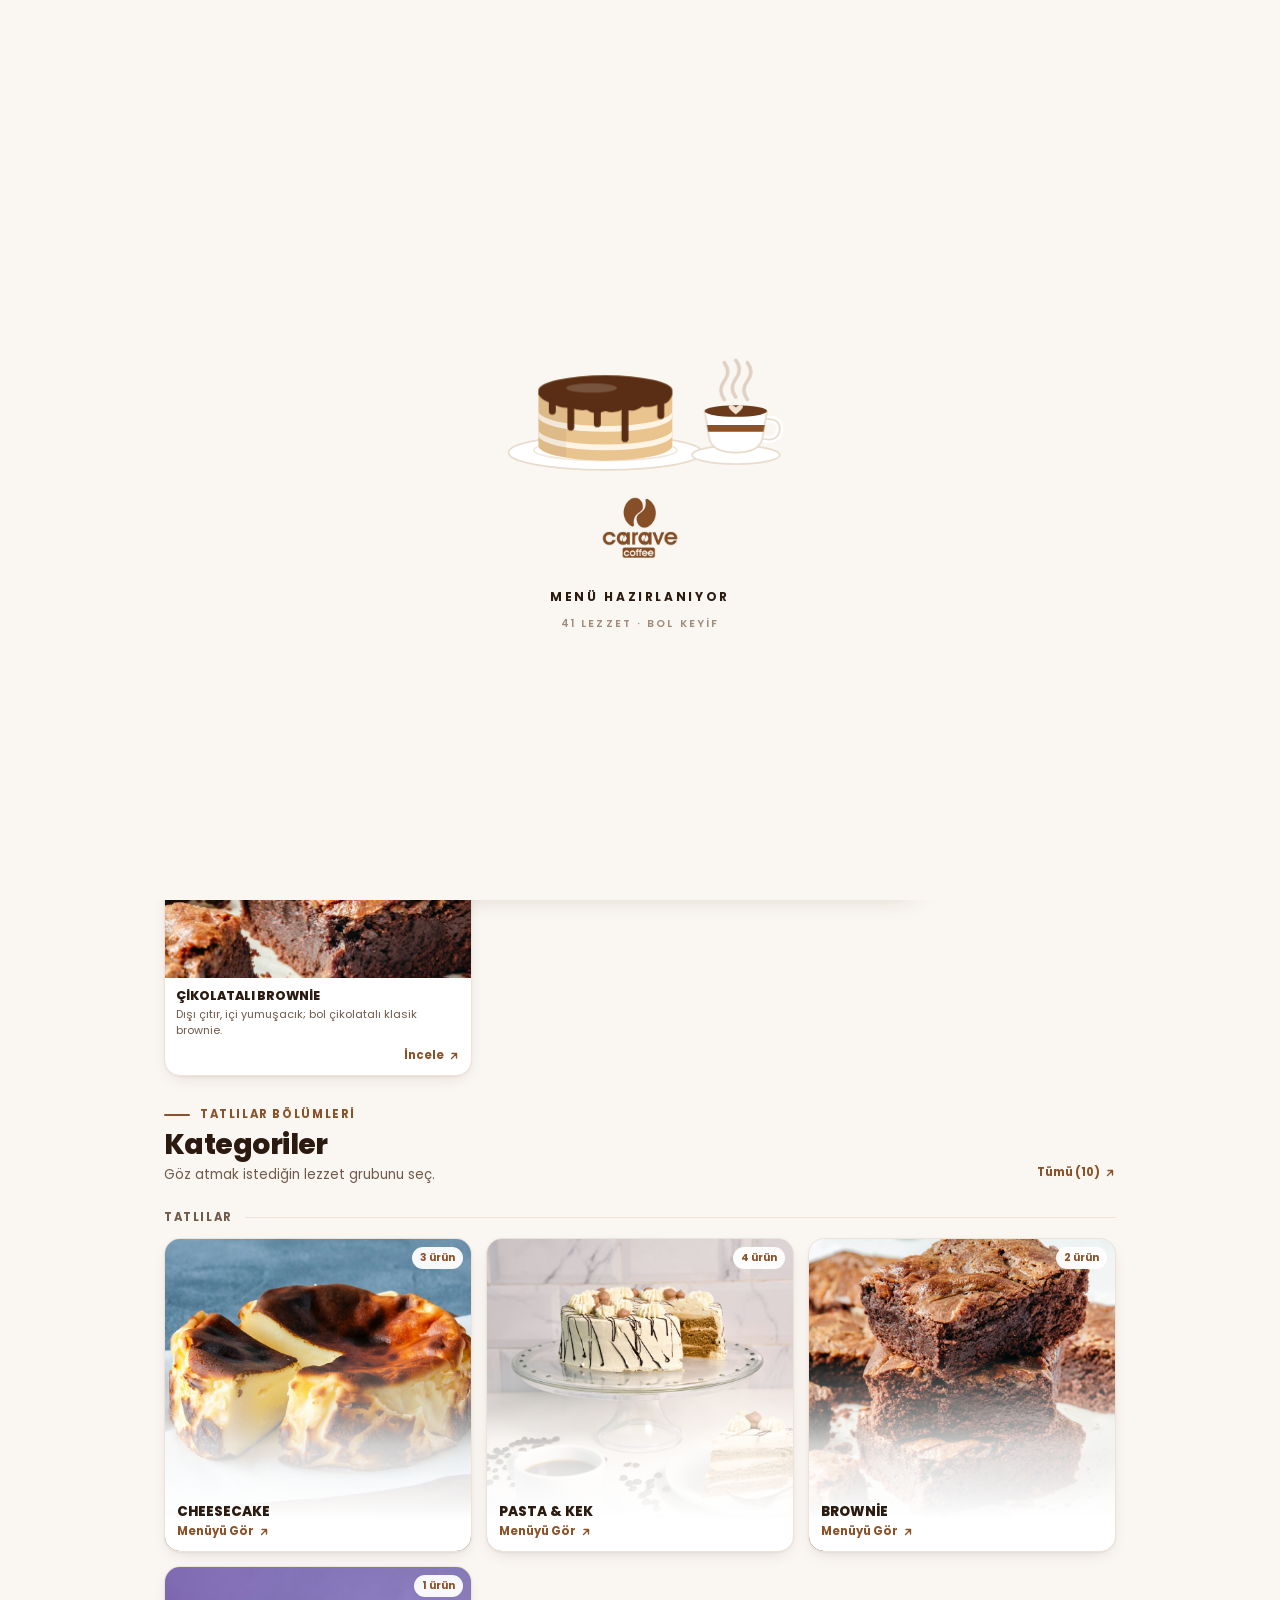
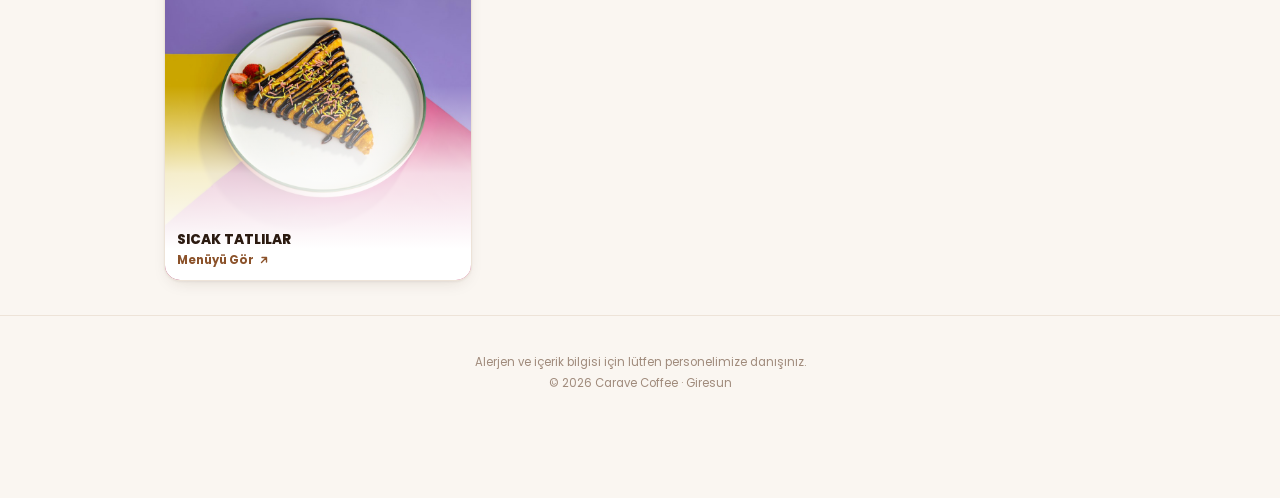
==== index.html @ fade4f16 "Carave Coffee QR menü Co-Authored-By: Claude Opus 5.5 <noreply@anthropic.com>" ====
<!doctype html>
<html lang="tr">
<head>
  <meta charset="utf-8" />
  <meta name="viewport" content="width=device-width, initial-scale=1, viewport-fit=cover" />
  <title>Carave Coffee · Menü</title>
  <meta name="description" content="Carave Coffee dijital menü." />
  <meta name="theme-color" content="#FAF6F1" />
  <link rel="icon" href="assets/logo.jpg" />
  <link rel="preconnect" href="https://fonts.googleapis.com" />
  <link rel="preconnect" href="https://fonts.gstatic.com" crossorigin />
  <link href="https://fonts.googleapis.com/css2?family=Poppins:wght@400;500;600;700;800&display=swap" rel="stylesheet" />
  <link rel="stylesheet" href="styles.css" />
</head>
<body>

  <div id="loader" aria-hidden="true">
    <svg class="scene" viewBox="0 -14 260 182">
      <!-- tabak -->
      <ellipse cx="100" cy="146" rx="84" ry="15" fill="#fff" stroke="#E8DCCD" stroke-width="1.5"/>
      <ellipse cx="100" cy="144" rx="62" ry="9" fill="none" stroke="#F1E8DD" stroke-width="1.5"/>

      <!-- pasta gövdesi -->
      <path d="M42 92 V140 A58 13 0 0 0 158 140 V92 A58 13 0 0 1 42 92Z" fill="#E9C48E"/>
      <path d="M42 110 A58 13 0 0 0 158 110 V115 A58 13 0 0 1 42 115Z" fill="#FFF4E4"/>
      <path d="M42 126 A58 13 0 0 0 158 126 V131 A58 13 0 0 1 42 131Z" fill="#FFF4E4"/>
      <path d="M42 92 V140 A58 13 0 0 0 66 150 V102 A58 13 0 0 1 42 92Z" fill="#000" opacity=".05"/>
      <ellipse cx="100" cy="92" rx="58" ry="13" fill="#F2D6A8"/>

      <!-- çikolata kaplama + damlalar -->
      <g class="choco">
        <path class="coat" d="M42 92 A58 13 0 0 1 158 92 V96 Q154 106 148 103 Q140 108 132 106 Q124 112 116 108 Q108 113 100 110 Q90 114 84 109 Q76 110 70 107 Q60 108 54 103 Q46 102 42 96Z" fill="#5A2E14"/>
        <ellipse class="shine" cx="88" cy="90" rx="22" ry="4" fill="#fff" opacity=".18"/>
        <line class="drip d1" x1="70" y1="106" x2="70" y2="124" />
        <line class="drip d2" x1="117" y1="108" x2="117" y2="134" />
        <line class="drip d3" x1="148" y1="102" x2="148" y2="114" />
        <line class="drip d4" x1="93" y1="111" x2="93" y2="121" />
        <line class="drip d5" x1="54" y1="102" x2="54" y2="110" />
      </g>

      <!-- akan çikolata -->
      <line class="stream" x1="100" y1="-2" x2="100" y2="92" />
      <g class="splash">
        <circle cx="90" cy="88" r="2.2"/><circle cx="111" cy="86" r="1.8"/><circle cx="104" cy="83" r="1.4"/>
      </g>

      <!-- sos kabı -->
      <g class="jug">
        <path d="M70 -12 H96 L94 8 Q93 14 83 14 Q73 14 72 8Z" fill="#8B522A"/>
        <path d="M95 -10 L104 -6 L96 -2Z" fill="#8B522A"/>
        <path d="M71 -6 Q62 -4 64 4 Q66 9 72 6" fill="none" stroke="#8B522A" stroke-width="3"/>
        <rect x="70" y="-14" width="27" height="3" rx="1.5" fill="#6E3E1D"/>
      </g>

      <!-- kahve -->
      <ellipse cx="213" cy="148" rx="38" ry="8" fill="#fff" stroke="#E8DCCD" stroke-width="1.5"/>
      <path d="M239 117 Q252 116 251 127 Q249 137 236 134" fill="none" stroke="#fff" stroke-width="6"/>
      <path d="M239 117 Q252 116 251 127 Q249 137 236 134" fill="none" stroke="#E8DCCD" stroke-width="1.5"/>
      <path d="M186 110 H240 L236 134 Q233 146 213 146 Q193 146 190 134Z" fill="#fff" stroke="#E8DCCD" stroke-width="1.5"/>
      <path d="M188 122 H238 L237 128 H189Z" fill="#8B522A"/>
      <ellipse cx="213" cy="110" rx="27" ry="5" fill="#6B3A1A"/>
      <path d="M213 113 C208 109 205 106 208 105 C210 104 212 106 213 107 C214 106 216 104 218 105 C221 106 218 109 213 113Z" fill="#F3E2CB"/>
      <g class="steam">
        <path class="s1" d="M203 100 q-6 -8 0 -16 q6 -8 0 -16"/>
        <path class="s2" d="M213 98 q-6 -8 0 -16 q6 -8 0 -16"/>
        <path class="s3" d="M223 100 q-6 -8 0 -16 q6 -8 0 -16"/>
      </g>
    </svg>
    <img class="loader-logo" src="assets/logo.jpg" alt="" />
    <b>MENÜ HAZIRLANIYOR</b>
    <small id="loaderCount">TATLI · KAHVE · KEYİF</small>
  </div>

  <header class="top">
    <div class="shell top-row">
      <a href="./" class="brand" aria-label="Carave Coffee ana sayfa"><img src="assets/logo.jpg" alt="Carave Coffee" /></a>
      <div class="top-actions">
        <a class="round" href="https://www.instagram.com/caravecoffee/" target="_blank" rel="noopener" aria-label="Instagram">
          <svg viewBox="0 0 24 24"><rect x="3" y="3" width="18" height="18" rx="5"/><circle cx="12" cy="12" r="4"/><circle cx="17.5" cy="6.5" r=".6" fill="currentColor"/></svg>
        </a>
        <a class="round" href="./" aria-label="Ana sayfa">
          <svg viewBox="0 0 24 24"><path d="M3 9.5 12 3l9 6.5V20a2 2 0 0 1-2 2H5a2 2 0 0 1-2-2V9.5z"/><path d="M9 22V12h6v10"/></svg>
        </a>
      </div>
    </div>
  </header>

  <main class="menu" id="menu" data-view="categories">
    <div class="toolbar">
      <div class="shell">
        <nav class="kinds" id="kinds"></nav>
        <div class="search-row">
          <button type="button" class="back" id="back" hidden>
            <svg viewBox="0 0 24 24"><path d="M19 12H5M12 19l-7-7 7-7"/></svg>
            <span>Kategoriler</span>
          </button>
          <label class="search">
            <svg viewBox="0 0 24 24"><circle cx="11" cy="11" r="7"/><path d="m20 20-3.5-3.5"/></svg>
            <input id="q" type="search" autocomplete="off" />
          </label>
        </div>
      </div>
    </div>

    <div class="shell" id="view"></div>
  </main>

  <footer class="foot">
    <div class="shell">
      <p>Alerjen ve içerik bilgisi için lütfen personelimize danışınız.</p>
      <p>© <span id="year"></span> Carave Coffee · Giresun</p>
    </div>
  </footer>

  <aside class="promo" id="promo">
    <span class="promo-ic"><svg viewBox="0 0 24 24"><rect x="3" y="3" width="18" height="18" rx="5"/><circle cx="12" cy="12" r="4"/></svg></span>
    <div class="promo-txt">
      <b>Bizi takip et</b>
      <small>@caravecoffee · yeni tatlılar ilk orada</small>
    </div>
    <a class="promo-btn" href="https://www.instagram.com/caravecoffee/" target="_blank" rel="noopener">Takip Et <svg viewBox="0 0 24 24"><path d="m9 6 6 6-6 6"/></svg></a>
    <button class="promo-x" id="promoX" aria-label="Kapat"><svg viewBox="0 0 24 24"><path d="M6 6l12 12M18 6 6 18"/></svg></button>
  </aside>

  <div class="modal-bg" id="modalBg"></div>
  <div class="modal" id="modal" role="dialog" aria-modal="true" aria-labelledby="mName">
    <button class="modal-x" id="modalX" aria-label="Kapat"><svg viewBox="0 0 24 24"><path d="M6 6l12 12M18 6 6 18"/></svg></button>
    <figure class="modal-fig"><img id="mImg" alt="" /></figure>
    <div class="modal-body">
      <small id="mCat"></small>
      <h3 id="mName"></h3>
      <p id="mDesc"></p>
      <div class="modal-meta">
        <span id="mPair"></span>
        <strong id="mPrice"></strong>
      </div>
    </div>
  </div>

  <script src="menu-data.js"></script>
  <script src="app.js"></script>
</body>
</html>
---- styles.css ----
:root {
  --bg: #FAF6F1;
  --card: #FFFFFF;
  --line: #EDE3D8;
  --ink: #2B1A10;
  --ink-2: #6F5A4C;
  --muted: #A08B7C;
  --brand: #8B522A;
  --brand-2: #A8683A;
  --brand-soft: #F3E8DC;
  --radius: 16px;
  --shadow: 0 1px 2px rgba(60, 35, 15, .05), 0 6px 18px -8px rgba(60, 35, 15, .18);
  color-scheme: light;
}

* { box-sizing: border-box; margin: 0; padding: 0; }
html { -webkit-text-size-adjust: 100%; }
body {
  font-family: "Poppins", system-ui, sans-serif;
  background: var(--bg);
  color: var(--ink);
  -webkit-font-smoothing: antialiased;
  overflow-x: hidden;
  padding-bottom: 96px;
}
a { color: inherit; text-decoration: none; }
button { font: inherit; color: inherit; background: none; border: 0; cursor: pointer; }
img { display: block; max-width: 100%; }
svg { display: block; fill: none; stroke: currentColor; stroke-width: 2.2; stroke-linecap: round; stroke-linejoin: round; }

.shell { width: 100%; max-width: 980px; margin: 0 auto; padding: 0 14px; }

/* ---------- Loader ---------- */
#loader {
  position: fixed; inset: 0; z-index: 100; background: var(--bg);
  display: flex; flex-direction: column; align-items: center; justify-content: center; gap: 10px;
  transition: opacity .45s ease, visibility .45s;
}
#loader.done { opacity: 0; visibility: hidden; }
#loader .loader-logo { width: 96px; mix-blend-mode: multiply; margin-top: -6px; animation: fadeUp .6s ease 1.6s both; }
#loader b { font-size: 12px; font-weight: 700; letter-spacing: .22em; color: var(--ink); animation: fadeUp .6s ease 1.75s both; }
#loader small { font-size: 10.5px; font-weight: 600; letter-spacing: .2em; color: var(--muted); animation: fadeUp .6s ease 1.9s both; }
@keyframes fadeUp { from { opacity: 0; transform: translateY(8px); } }

/* Açılış sahnesi: tatlıya çikolata dökülüyor, yanında kahve */
.scene { width: min(300px, 78vw); height: auto; overflow: visible; stroke: none; }
.scene .jug { transform-box: view-box; transform-origin: 104px -6px; opacity: 0; animation: jug 2.4s ease-in-out both; }
@keyframes jug {
  0%   { opacity: 0; transform: translateY(-18px) rotate(0); }
  12%  { opacity: 1; transform: translateY(0) rotate(0); }
  26%  { opacity: 1; transform: rotate(38deg); }
  68%  { opacity: 1; transform: rotate(38deg); }
  84%  { opacity: 1; transform: rotate(0); }
  100% { opacity: 0; transform: translateY(-18px) rotate(0); }
}
.scene .stream { stroke: #5A2E14; stroke-width: 6; stroke-linecap: round; stroke-dasharray: 100; stroke-dashoffset: -100; animation: stream 2.4s ease-in both; }
@keyframes stream {
  0%, 24% { stroke-dashoffset: 100; }
  40%, 68% { stroke-dashoffset: 0; }
  86%, 100% { stroke-dashoffset: -100; }
}
.scene .coat { transform-box: fill-box; transform-origin: 50% 30%; animation: coat 2.4s cubic-bezier(.3,.7,.3,1) both; }
@keyframes coat {
  0%, 36% { transform: scale(0); }
  62% { transform: scale(1.03); }
  72%, 100% { transform: scale(1); }
}
.scene .shine { animation: show 2.4s ease both; }
@keyframes show { 0%, 66% { opacity: 0; } 100% { opacity: .18; } }
.scene .drip { stroke: #5A2E14; stroke-width: 6; stroke-linecap: round; stroke-dasharray: 30; stroke-dashoffset: 0; animation: drip 1s ease-in both; }
.scene .d1 { animation-delay: 1.25s; } .scene .d2 { animation-delay: 1.4s; animation-duration: 1.3s; }
.scene .d3 { animation-delay: 1.55s; } .scene .d4 { animation-delay: 1.5s; } .scene .d5 { animation-delay: 1.65s; }
@keyframes drip { from { stroke-dashoffset: 30; } }
.scene .splash { fill: #5A2E14; opacity: 0; transform-box: fill-box; transform-origin: 50% 100%; animation: splash 2.4s ease-out both; }
@keyframes splash {
  0%, 38% { opacity: 0; transform: scale(.3); }
  46% { opacity: 1; transform: scale(1) translateY(-3px); }
  62%, 100% { opacity: 0; transform: scale(1.2) translateY(2px); }
}
.scene .steam path { fill: none; stroke: #CDB8A5; stroke-width: 3; stroke-linecap: round; opacity: .6; animation: steam 2.2s ease-in-out infinite; }
.scene .steam .s2 { animation-delay: .5s; } .scene .steam .s3 { animation-delay: 1s; }
@keyframes steam {
  0% { opacity: 0; transform: translateY(6px); }
  45% { opacity: .9; }
  100% { opacity: 0; transform: translateY(-10px); }
}

/* ---------- Header ---------- */
.top-row { display: flex; align-items: center; justify-content: space-between; height: 68px; }
.brand img { height: 60px; width: 60px; object-fit: cover; mix-blend-mode: multiply; }
.top-actions { display: flex; gap: 8px; }
.round {
  width: 40px; height: 40px; border-radius: 50%; display: grid; place-items: center;
  background: var(--card); border: 1px solid var(--line); color: var(--ink);
  transition: background .2s, color .2s;
}
.round:hover { background: var(--brand); color: #fff; border-color: var(--brand); }
.round svg { width: 18px; height: 18px; }

/* ---------- Toolbar ---------- */
.toolbar {
  position: sticky; top: 0; z-index: 20; background: rgba(250, 246, 241, .92);
  backdrop-filter: blur(12px); -webkit-backdrop-filter: blur(12px);
  padding: 8px 0 12px; border-bottom: 1px solid transparent; transition: border-color .2s;
}
.toolbar.stuck { border-color: var(--line); }
.kinds {
  display: grid; grid-auto-flow: column; grid-auto-columns: 1fr; gap: 4px;
  padding: 5px; border-radius: 16px; background: var(--card); border: 1px solid var(--line);
}
.kinds button {
  height: 44px; border-radius: 12px; font-size: 13.5px; font-weight: 600; color: var(--ink-2);
  transition: background .2s, color .2s;
}
.kinds button.active { background: var(--brand); color: #fff; font-weight: 700; box-shadow: 0 4px 12px -4px rgba(139, 82, 42, .55); }

.search-row { display: flex; gap: 8px; margin-top: 10px; }
.back {
  flex: 0 0 auto; display: inline-flex; align-items: center; gap: 6px; height: 48px; padding: 0 14px;
  border-radius: 14px; background: var(--brand); color: #fff; font-size: 13px; font-weight: 600;
}
.back svg { width: 16px; height: 16px; stroke-width: 2.6; }
.back[hidden] { display: none; }
.search { position: relative; flex: 1; min-width: 0; }
.search svg { position: absolute; left: 16px; top: 50%; translate: 0 -50%; width: 17px; height: 17px; color: var(--brand); stroke-width: 2.4; }
.search input {
  width: 100%; height: 48px; padding: 0 16px 0 44px; border-radius: 14px;
  border: 1px solid var(--line); background: var(--card); color: var(--ink);
  font: 500 14px "Poppins", sans-serif; outline: none; transition: border-color .2s;
}
.search input::placeholder { color: var(--muted); }
.search input:focus { border-color: var(--brand-2); }

/* ---------- Section heads ---------- */
.row-head { display: flex; align-items: center; justify-content: space-between; margin: 20px 0 10px; }
.label { font-size: 11.5px; font-weight: 700; letter-spacing: .14em; text-transform: uppercase; color: var(--brand); }
.row-head small { font-size: 12px; font-weight: 500; color: var(--ink-2); }

.kicker { display: flex; align-items: center; gap: 10px; margin-top: 30px; }
.kicker::before { content: ""; width: 26px; height: 2px; background: var(--brand); border-radius: 2px; }
.big { font-size: 28px; font-weight: 800; letter-spacing: -.02em; margin-top: 4px; line-height: 1.15; }
.lead { font-size: 13.5px; color: var(--ink-2); margin-top: 4px; }

.group {
  display: flex; align-items: center; gap: 12px; margin: 24px 0 12px;
  font-size: 11.5px; font-weight: 700; letter-spacing: .14em; text-transform: uppercase; color: var(--ink-2);
}
.group::after { content: ""; flex: 1; height: 1px; background: var(--line); }

.grid { display: grid; grid-template-columns: repeat(2, minmax(0, 1fr)); gap: 10px; }
@media (min-width: 720px) { .grid { grid-template-columns: repeat(3, minmax(0, 1fr)); gap: 14px; } }
@media (min-width: 940px) { .grid.products { grid-template-columns: repeat(4, minmax(0, 1fr)); } }

/* ---------- FAV cards ---------- */
.fav {
  display: flex; flex-direction: column; text-align: left; background: var(--card);
  border: 1px solid var(--line); border-radius: var(--radius); overflow: hidden; box-shadow: var(--shadow);
}
.fav figure { position: relative; aspect-ratio: 16 / 11; background: var(--brand-soft); }
.fav figure img { width: 100%; height: 100%; object-fit: cover; }
.badge {
  position: absolute; top: 8px; left: 8px; padding: 3px 7px; border-radius: 6px;
  background: var(--brand); color: #fff; font-size: 9.5px; font-weight: 700; letter-spacing: .06em;
}
.price-badge {
  position: absolute; right: 8px; bottom: 8px; padding: 4px 8px; border-radius: 8px;
  background: #fff; color: var(--brand); font-size: 12px; font-weight: 800; box-shadow: 0 2px 8px rgba(0,0,0,.12);
}
.fav .body { padding: 10px 11px 11px; display: flex; flex-direction: column; flex: 1; }
.fav h3 { font-size: 12.5px; font-weight: 800; text-transform: uppercase; line-height: 1.25; }
.fav p { font-size: 11px; color: var(--ink-2); margin-top: 4px; line-height: 1.45; display: -webkit-box; -webkit-line-clamp: 2; -webkit-box-orient: vertical; overflow: hidden; }
.more { margin-top: auto; padding-top: 8px; align-self: flex-end; display: inline-flex; align-items: center; gap: 4px; font-size: 11.5px; font-weight: 700; color: var(--brand); }
.more svg { width: 12px; height: 12px; stroke-width: 2.8; }

/* ---------- Category cards ---------- */
.cat {
  position: relative; display: block; width: 100%; text-align: left; aspect-ratio: 1 / 1.02; border-radius: var(--radius);
  overflow: hidden; background: var(--brand-soft); border: 1px solid var(--line); box-shadow: var(--shadow);
  transition: transform .2s ease;
}
.cat:active { transform: scale(.98); }
.cat img { position: absolute; inset: 0; width: 100%; height: 100%; object-fit: cover; transition: transform .5s ease; }
.cat:hover img { transform: scale(1.04); }
.cat::after {
  content: ""; position: absolute; inset: 0;
  background: linear-gradient(to bottom, rgba(255,255,255,0) 38%, rgba(255,255,255,.8) 66%, #fff 90%);
}
.cat .txt { position: absolute; left: 12px; right: 12px; bottom: 11px; z-index: 1; display: flex; flex-direction: column; }
.cat h3 { font-size: 13.5px; font-weight: 800; text-transform: uppercase; line-height: 1.2; color: var(--ink); }
.cat .more { align-self: flex-start; padding-top: 3px; }
.cat .count { position: absolute; top: 8px; right: 8px; z-index: 1; padding: 3px 8px; border-radius: 99px; background: rgba(255,255,255,.94); font-size: 10.5px; font-weight: 700; color: var(--brand); }

/* ---------- Product cards ---------- */
.product {
  display: flex; flex-direction: column; text-align: left; background: var(--card);
  border: 1px solid var(--line); border-radius: var(--radius); overflow: hidden; box-shadow: var(--shadow);
  transition: transform .2s ease;
}
.product:active { transform: scale(.98); }
.product figure { position: relative; aspect-ratio: 1; background: var(--brand-soft); }
.product figure img { width: 100%; height: 100%; object-fit: cover; }
.product .num {
  position: absolute; top: 8px; left: 8px; padding: 3px 7px; border-radius: 6px;
  background: rgba(255,255,255,.94); font-size: 10px; font-weight: 700; color: var(--ink-2); letter-spacing: .04em;
}
.product .plus {
  position: absolute; right: 8px; bottom: 8px; width: 28px; height: 28px; border-radius: 9px;
  display: grid; place-items: center; background: var(--brand); color: #fff;
}
.product .plus svg { width: 14px; height: 14px; stroke-width: 2.8; }
.product .info { padding: 10px 11px 11px; display: flex; flex-direction: column; flex: 1; }
.product small { font-size: 9.5px; font-weight: 700; letter-spacing: .1em; text-transform: uppercase; color: var(--brand); }
.product h3 { font-size: 13.5px; font-weight: 700; line-height: 1.25; margin-top: 3px; }
.product p { font-size: 11px; color: var(--ink-2); line-height: 1.45; margin-top: 4px; display: -webkit-box; -webkit-line-clamp: 2; -webkit-box-orient: vertical; overflow: hidden; }
.meta { margin-top: auto; padding-top: 9px; display: flex; align-items: center; justify-content: space-between; gap: 6px; min-height: 30px; }
.meta strong { font-size: 14px; font-weight: 800; color: var(--brand); white-space: nowrap; }
.chip { display: inline-block; font-size: 9.5px; font-weight: 700; letter-spacing: .06em; text-transform: uppercase; padding: 3px 7px; border-radius: 6px; background: var(--brand-soft); color: var(--brand); }
.chip.imza { background: var(--brand); color: #fff; }

/* ---------- Empty ---------- */
.empty { text-align: center; padding: 50px 10px 20px; }
.empty img { width: 90px; margin: 0 auto 10px; mix-blend-mode: multiply; opacity: .5; }
.empty p { font-size: 14px; color: var(--ink-2); }
.empty button { margin-top: 14px; height: 44px; padding: 0 18px; border-radius: 12px; background: var(--brand); color: #fff; font-size: 13px; font-weight: 600; }

/* ---------- Reveal ---------- */
.reveal { opacity: 0; transform: translateY(12px); transition: opacity .45s ease, transform .45s ease; }
.reveal.in { opacity: 1; transform: none; }

/* ---------- Footer ---------- */
.foot { text-align: center; padding: 34px 0 10px; margin-top: 34px; border-top: 1px solid var(--line); }
.foot p { font-size: 11.5px; color: var(--muted); margin-top: 4px; }

/* ---------- Promo ---------- */
.promo {
  position: fixed; left: 50%; bottom: calc(12px + env(safe-area-inset-bottom)); z-index: 30;
  width: calc(100% - 20px); max-width: 560px; translate: -50% 0;
  display: flex; align-items: center; gap: 10px; padding: 9px 9px 9px 10px;
  background: var(--card); border: 1px solid var(--line); border-radius: 18px;
  box-shadow: 0 10px 30px -8px rgba(60, 35, 15, .28);
  transition: transform .35s ease, opacity .35s;
}
.promo.hide { transform: translateY(140%); opacity: 0; pointer-events: none; }
.promo-ic { flex: 0 0 auto; width: 36px; height: 36px; border-radius: 11px; display: grid; place-items: center; background: var(--brand-soft); color: var(--brand); }
.promo-ic svg { width: 18px; height: 18px; }
.promo-txt { flex: 1; min-width: 0; line-height: 1.25; }
.promo-txt b { display: block; font-size: 13px; font-weight: 700; }
.promo-txt small { display: block; font-size: 10.5px; color: var(--ink-2); white-space: nowrap; overflow: hidden; text-overflow: ellipsis; }
.promo-btn { flex: 0 0 auto; display: inline-flex; align-items: center; gap: 2px; height: 36px; padding: 0 10px 0 13px; border-radius: 11px; background: var(--brand); color: #fff; font-size: 12px; font-weight: 700; }
.promo-btn svg { width: 14px; height: 14px; stroke-width: 2.8; }
.promo-x { flex: 0 0 auto; width: 28px; height: 28px; border-radius: 50%; display: grid; place-items: center; background: var(--bg); color: var(--ink-2); }
.promo-x svg { width: 13px; height: 13px; stroke-width: 2.6; }

/* ---------- Modal ---------- */
.modal-bg { position: fixed; inset: 0; z-index: 40; background: rgba(43, 26, 16, .4); opacity: 0; visibility: hidden; transition: opacity .3s, visibility .3s; }
.modal {
  position: fixed; left: 0; right: 0; bottom: 0; z-index: 41; margin: 0 auto; max-width: 520px; max-height: 92vh; overflow-y: auto;
  background: var(--card); border-radius: 24px 24px 0 0; transform: translateY(105%); transition: transform .4s cubic-bezier(.2,.8,.2,1);
  padding-bottom: env(safe-area-inset-bottom);
}
.modal.open { transform: none; }
.modal-bg.open { opacity: 1; visibility: visible; }
.modal-fig { aspect-ratio: 4 / 3; background: var(--brand-soft); }
.modal-fig img { width: 100%; height: 100%; object-fit: cover; }
.modal-x { position: absolute; top: 12px; right: 12px; z-index: 2; width: 38px; height: 38px; border-radius: 50%; display: grid; place-items: center; background: #fff; box-shadow: var(--shadow); }
.modal-x svg { width: 16px; height: 16px; stroke-width: 2.6; }
.modal-body { padding: 18px 18px 26px; }
.modal-body small { font-size: 10.5px; font-weight: 700; letter-spacing: .14em; text-transform: uppercase; color: var(--brand); }
.modal-body h3 { font-size: 22px; font-weight: 800; line-height: 1.2; margin-top: 4px; }
.modal-body p { font-size: 14px; color: var(--ink-2); margin-top: 8px; line-height: 1.55; }
.modal-meta { display: flex; align-items: center; justify-content: space-between; gap: 12px; margin-top: 18px; padding-top: 14px; border-top: 1px solid var(--line); }
.modal-meta span { font-size: 12.5px; color: var(--ink-2); }
.modal-meta span b { color: var(--ink); }
.modal-meta strong { font-size: 22px; font-weight: 800; color: var(--brand); }

@media (min-width: 640px) {
  .modal { top: 50%; bottom: auto; border-radius: 24px; transform: translateY(-46%) scale(.97); opacity: 0; pointer-events: none; transition: transform .3s ease, opacity .3s; }
  .modal.open { transform: translateY(-50%); opacity: 1; pointer-events: auto; }
}
@media (prefers-reduced-motion: reduce) {
  *, *::before, *::after { animation: none !important; transition: none !important; }
  .reveal { opacity: 1; transform: none; }
}
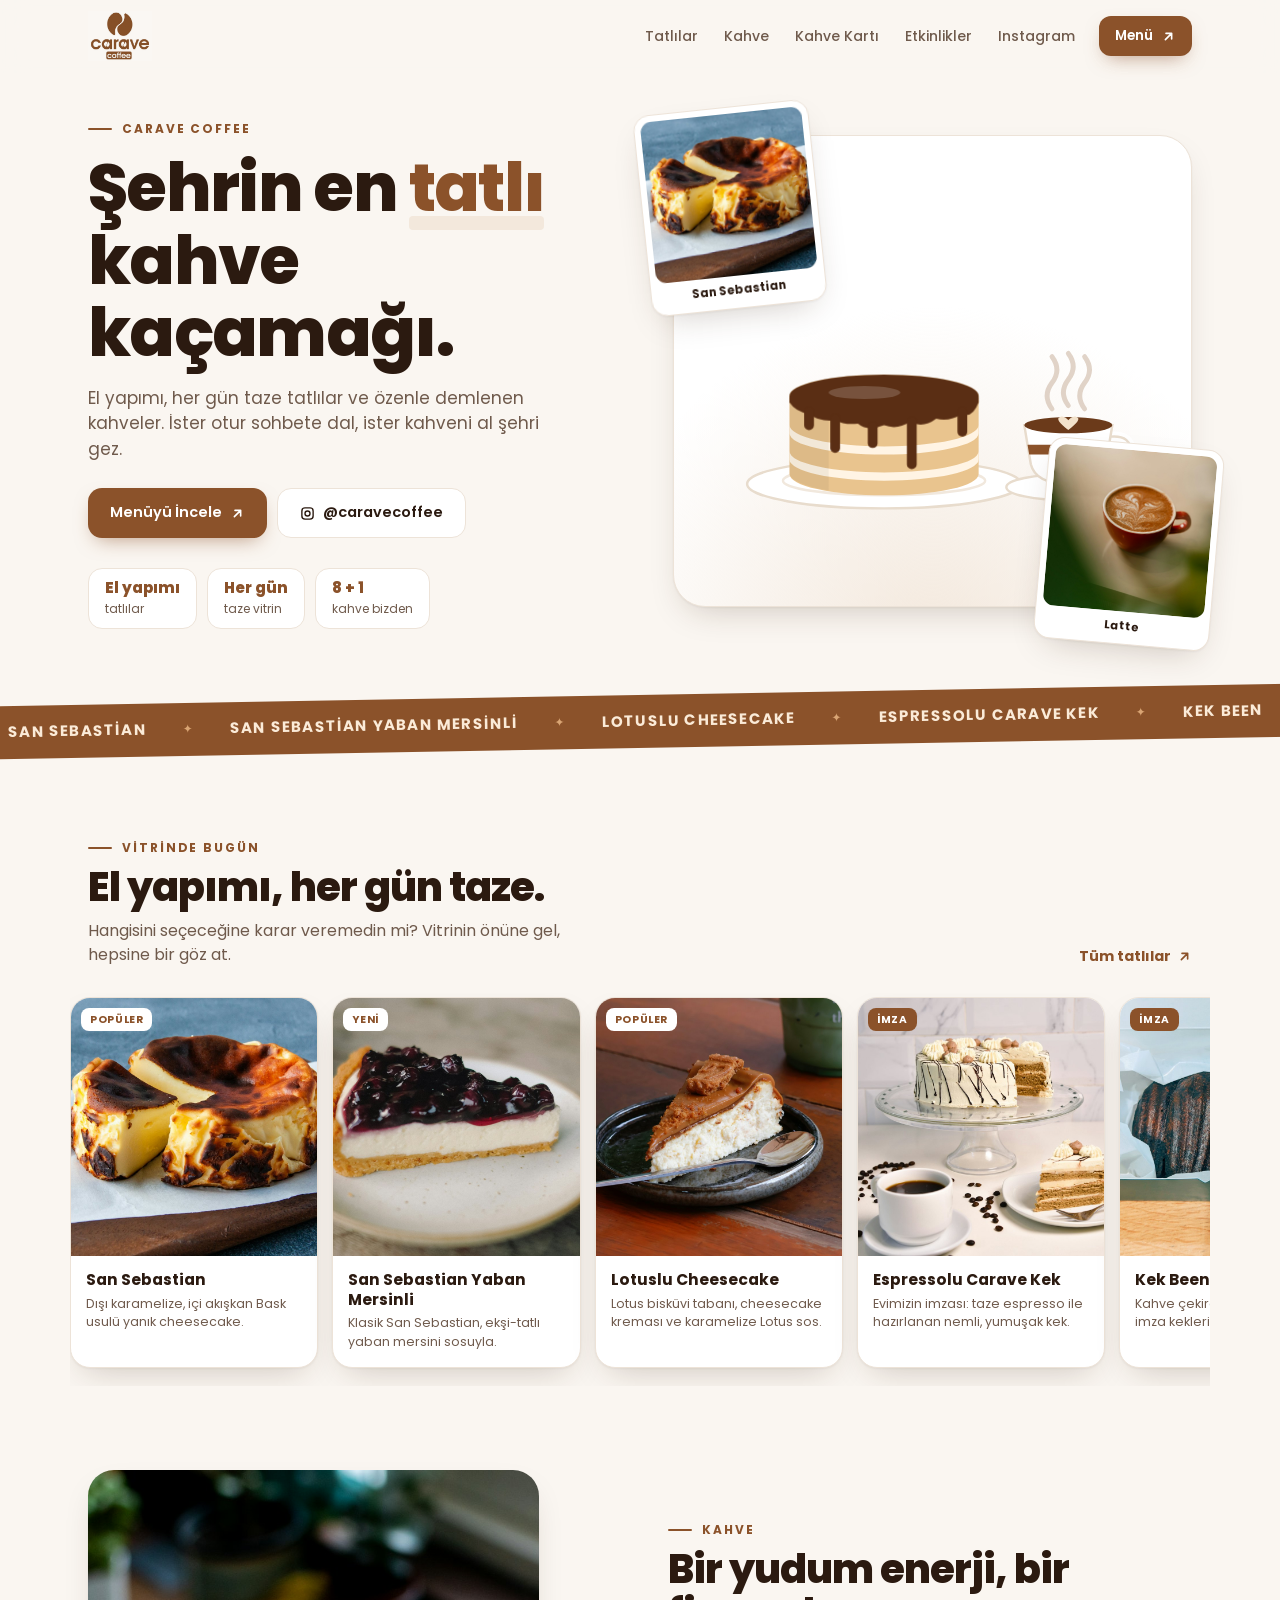
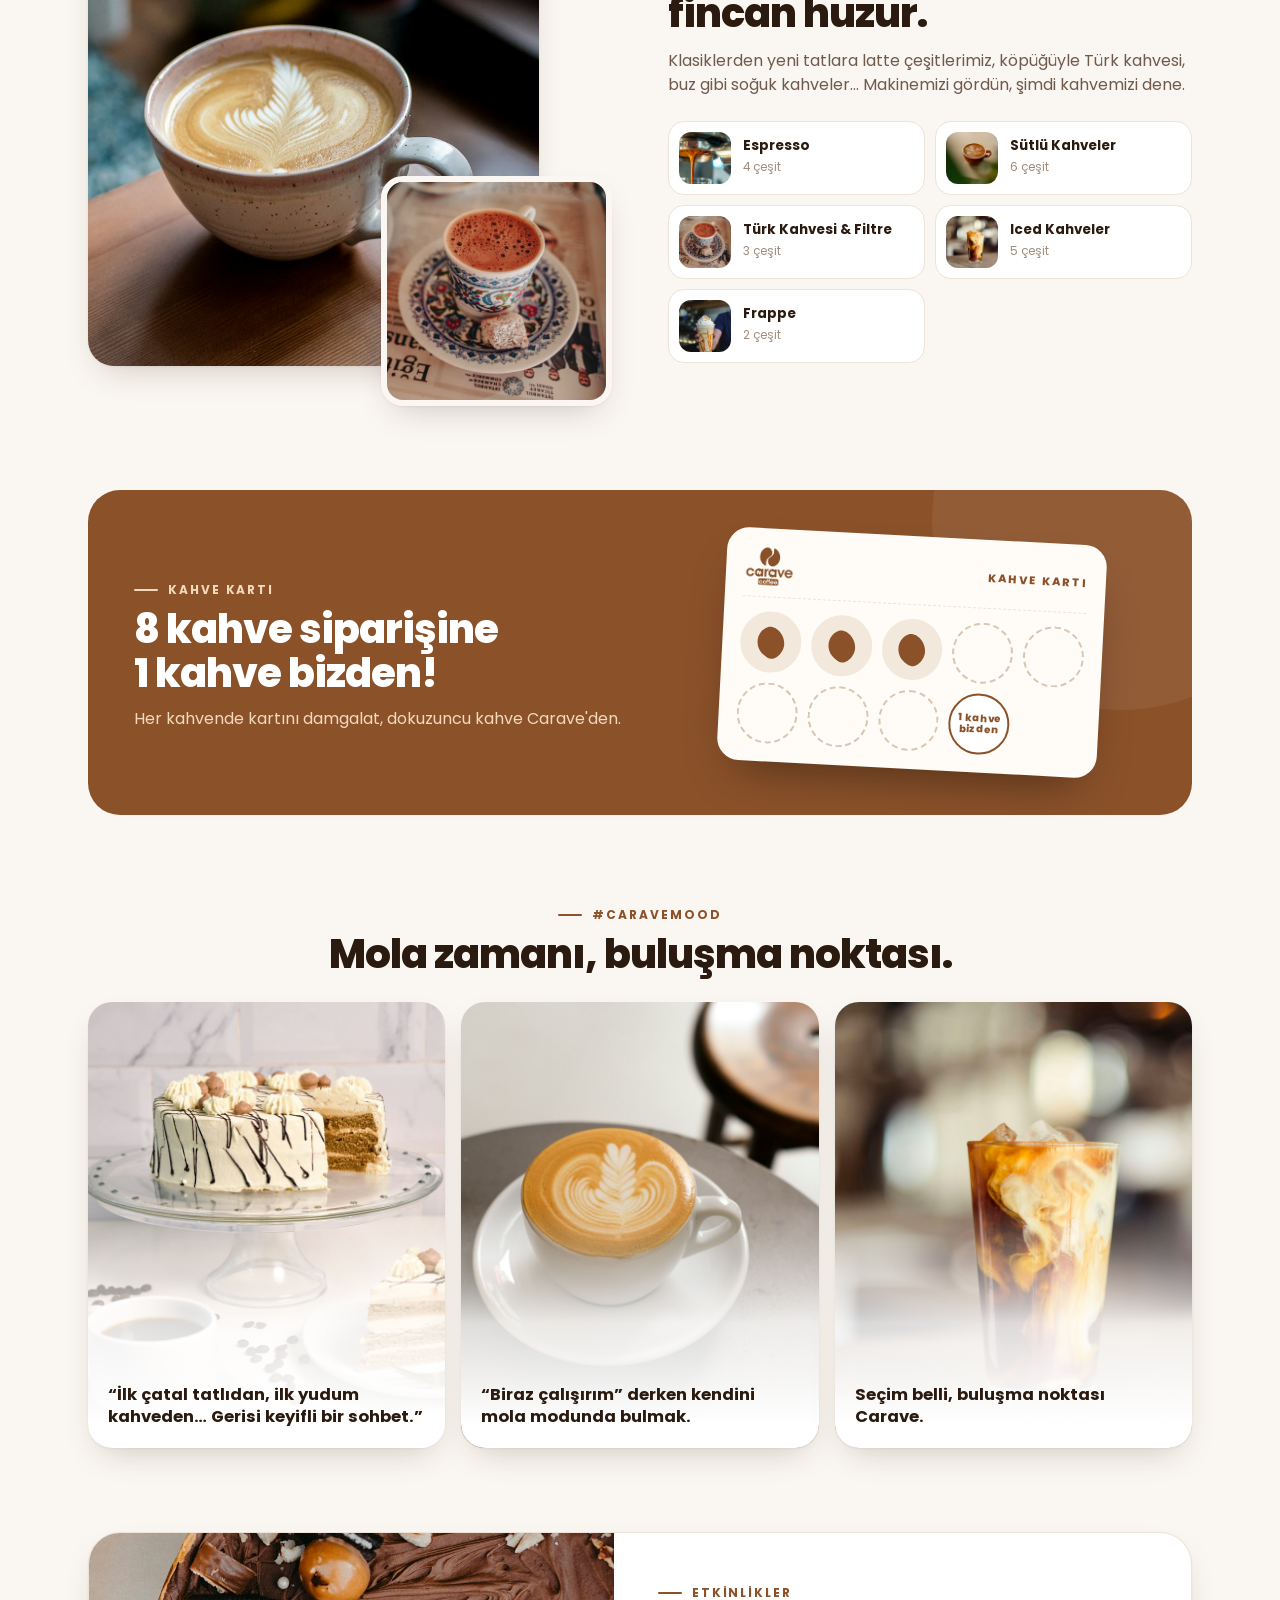
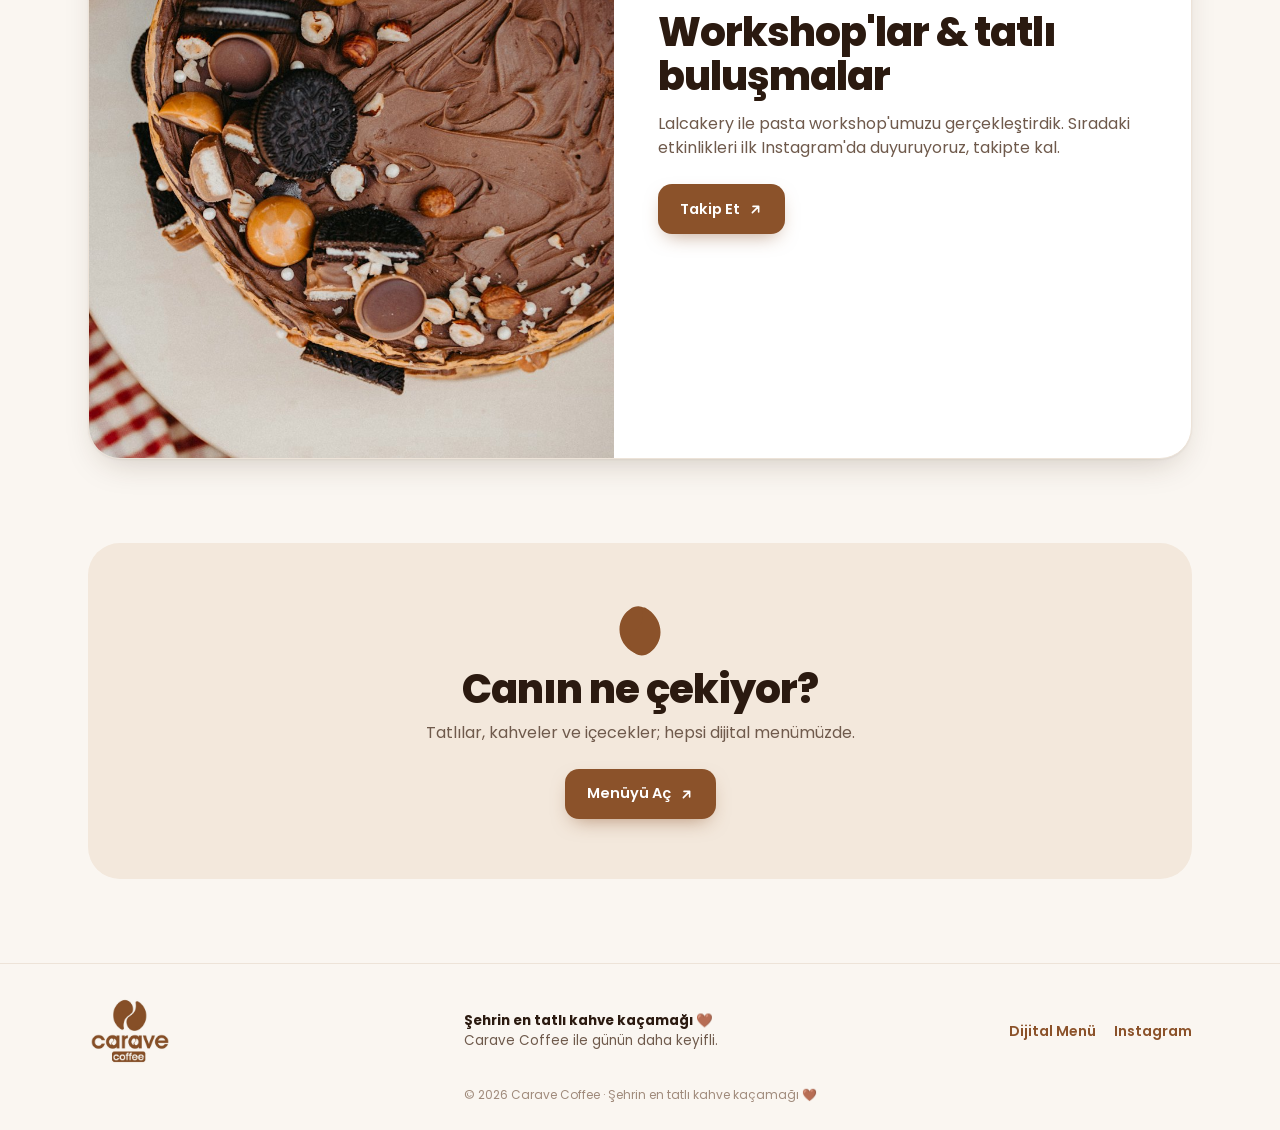
==== commit afb071ae: "Web sitesi eklendi, QR menü /menu altına taşındı, logo düzeltmeleri - Ana sayfa: Carave web sitesi (" ====
--- a/index.html
+++ b/index.html
@@ -3,141 +3,210 @@
 <head>
   <meta charset="utf-8" />
   <meta name="viewport" content="width=device-width, initial-scale=1, viewport-fit=cover" />
-  <title>Carave Coffee · Menü</title>
-  <meta name="description" content="Carave Coffee dijital menü." />
+  <title>Carave Coffee · Şehrin en tatlı kahve kaçamağı</title>
+  <meta name="description" content="Carave Coffee — el yapımı, her gün taze tatlılar ve özenle hazırlanan kahveler. Şehrin en tatlı kahve kaçamağı." />
   <meta name="theme-color" content="#FAF6F1" />
+  <meta property="og:title" content="Carave Coffee" />
+  <meta property="og:description" content="Şehrin en tatlı kahve kaçamağı 🤎" />
+  <meta property="og:image" content="assets/img/san-sebastian.jpg" />
   <link rel="icon" href="assets/logo.jpg" />
   <link rel="preconnect" href="https://fonts.googleapis.com" />
   <link rel="preconnect" href="https://fonts.gstatic.com" crossorigin />
   <link href="https://fonts.googleapis.com/css2?family=Poppins:wght@400;500;600;700;800&display=swap" rel="stylesheet" />
-  <link rel="stylesheet" href="styles.css" />
+  <link rel="stylesheet" href="site.css" />
 </head>
 <body>
 
-  <div id="loader" aria-hidden="true">
-    <svg class="scene" viewBox="0 -14 260 182">
-      <!-- tabak -->
-      <ellipse cx="100" cy="146" rx="84" ry="15" fill="#fff" stroke="#E8DCCD" stroke-width="1.5"/>
-      <ellipse cx="100" cy="144" rx="62" ry="9" fill="none" stroke="#F1E8DD" stroke-width="1.5"/>
-
-      <!-- pasta gövdesi -->
-      <path d="M42 92 V140 A58 13 0 0 0 158 140 V92 A58 13 0 0 1 42 92Z" fill="#E9C48E"/>
-      <path d="M42 110 A58 13 0 0 0 158 110 V115 A58 13 0 0 1 42 115Z" fill="#FFF4E4"/>
-      <path d="M42 126 A58 13 0 0 0 158 126 V131 A58 13 0 0 1 42 131Z" fill="#FFF4E4"/>
-      <path d="M42 92 V140 A58 13 0 0 0 66 150 V102 A58 13 0 0 1 42 92Z" fill="#000" opacity=".05"/>
-      <ellipse cx="100" cy="92" rx="58" ry="13" fill="#F2D6A8"/>
-
-      <!-- çikolata kaplama + damlalar -->
-      <g class="choco">
-        <path class="coat" d="M42 92 A58 13 0 0 1 158 92 V96 Q154 106 148 103 Q140 108 132 106 Q124 112 116 108 Q108 113 100 110 Q90 114 84 109 Q76 110 70 107 Q60 108 54 103 Q46 102 42 96Z" fill="#5A2E14"/>
-        <ellipse class="shine" cx="88" cy="90" rx="22" ry="4" fill="#fff" opacity=".18"/>
-        <line class="drip d1" x1="70" y1="106" x2="70" y2="124" />
-        <line class="drip d2" x1="117" y1="108" x2="117" y2="134" />
-        <line class="drip d3" x1="148" y1="102" x2="148" y2="114" />
-        <line class="drip d4" x1="93" y1="111" x2="93" y2="121" />
-        <line class="drip d5" x1="54" y1="102" x2="54" y2="110" />
-      </g>
-
-      <!-- akan çikolata -->
-      <line class="stream" x1="100" y1="-2" x2="100" y2="92" />
-      <g class="splash">
-        <circle cx="90" cy="88" r="2.2"/><circle cx="111" cy="86" r="1.8"/><circle cx="104" cy="83" r="1.4"/>
-      </g>
-
-      <!-- sos kabı -->
-      <g class="jug">
-        <path d="M70 -12 H96 L94 8 Q93 14 83 14 Q73 14 72 8Z" fill="#8B522A"/>
-        <path d="M95 -10 L104 -6 L96 -2Z" fill="#8B522A"/>
-        <path d="M71 -6 Q62 -4 64 4 Q66 9 72 6" fill="none" stroke="#8B522A" stroke-width="3"/>
-        <rect x="70" y="-14" width="27" height="3" rx="1.5" fill="#6E3E1D"/>
-      </g>
-
-      <!-- kahve -->
-      <ellipse cx="213" cy="148" rx="38" ry="8" fill="#fff" stroke="#E8DCCD" stroke-width="1.5"/>
-      <path d="M239 117 Q252 116 251 127 Q249 137 236 134" fill="none" stroke="#fff" stroke-width="6"/>
-      <path d="M239 117 Q252 116 251 127 Q249 137 236 134" fill="none" stroke="#E8DCCD" stroke-width="1.5"/>
-      <path d="M186 110 H240 L236 134 Q233 146 213 146 Q193 146 190 134Z" fill="#fff" stroke="#E8DCCD" stroke-width="1.5"/>
-      <path d="M188 122 H238 L237 128 H189Z" fill="#8B522A"/>
-      <ellipse cx="213" cy="110" rx="27" ry="5" fill="#6B3A1A"/>
-      <path d="M213 113 C208 109 205 106 208 105 C210 104 212 106 213 107 C214 106 216 104 218 105 C221 106 218 109 213 113Z" fill="#F3E2CB"/>
-      <g class="steam">
-        <path class="s1" d="M203 100 q-6 -8 0 -16 q6 -8 0 -16"/>
-        <path class="s2" d="M213 98 q-6 -8 0 -16 q6 -8 0 -16"/>
-        <path class="s3" d="M223 100 q-6 -8 0 -16 q6 -8 0 -16"/>
-      </g>
-    </svg>
-    <img class="loader-logo" src="assets/logo.jpg" alt="" />
-    <b>MENÜ HAZIRLANIYOR</b>
-    <small id="loaderCount">TATLI · KAHVE · KEYİF</small>
-  </div>
-
-  <header class="top">
-    <div class="shell top-row">
-      <a href="./" class="brand" aria-label="Carave Coffee ana sayfa"><img src="assets/logo.jpg" alt="Carave Coffee" /></a>
-      <div class="top-actions">
-        <a class="round" href="https://www.instagram.com/caravecoffee/" target="_blank" rel="noopener" aria-label="Instagram">
-          <svg viewBox="0 0 24 24"><rect x="3" y="3" width="18" height="18" rx="5"/><circle cx="12" cy="12" r="4"/><circle cx="17.5" cy="6.5" r=".6" fill="currentColor"/></svg>
-        </a>
-        <a class="round" href="./" aria-label="Ana sayfa">
-          <svg viewBox="0 0 24 24"><path d="M3 9.5 12 3l9 6.5V20a2 2 0 0 1-2 2H5a2 2 0 0 1-2-2V9.5z"/><path d="M9 22V12h6v10"/></svg>
-        </a>
-      </div>
+  <!-- NAV -->
+  <header class="nav" id="nav">
+    <div class="wrap nav-row">
+      <a href="#top" class="logo" aria-label="Carave Coffee"><img src="assets/logo-tight.jpg" alt="Carave Coffee" /></a>
+      <nav class="links" id="links">
+        <a href="#tatlilar">Tatlılar</a>
+        <a href="#kahve">Kahve</a>
+        <a href="#kart">Kahve Kartı</a>
+        <a href="#etkinlik">Etkinlikler</a>
+        <a href="https://www.instagram.com/caravecoffee/" target="_blank" rel="noopener">Instagram</a>
+      </nav>
+      <a class="btn btn-sm" href="menu/">Menü <svg viewBox="0 0 24 24"><path d="M7 17 17 7M8 7h9v9"/></svg></a>
+      <button class="burger" id="burger" aria-label="Menüyü aç"><span></span><span></span></button>
     </div>
   </header>
 
-  <main class="menu" id="menu" data-view="categories">
-    <div class="toolbar">
-      <div class="shell">
-        <nav class="kinds" id="kinds"></nav>
-        <div class="search-row">
-          <button type="button" class="back" id="back" hidden>
-            <svg viewBox="0 0 24 24"><path d="M19 12H5M12 19l-7-7 7-7"/></svg>
-            <span>Kategoriler</span>
-          </button>
-          <label class="search">
-            <svg viewBox="0 0 24 24"><circle cx="11" cy="11" r="7"/><path d="m20 20-3.5-3.5"/></svg>
-            <input id="q" type="search" autocomplete="off" />
-          </label>
-        </div>
+  <main id="top">
+    <!-- HERO -->
+    <section class="hero wrap">
+      <div class="hero-txt">
+        <span class="kicker">Carave Coffee</span>
+        <h1>Şehrin en <span class="hl">tatlı</span> kahve kaçamağı.</h1>
+        <p>El yapımı, her gün taze tatlılar ve özenle demlenen kahveler. İster otur sohbete dal, ister kahveni al şehri gez.</p>
+        <div class="cta">
+          <a class="btn" href="menu/">Menüyü İncele <svg viewBox="0 0 24 24"><path d="M7 17 17 7M8 7h9v9"/></svg></a>
+          <a class="btn btn-ghost" href="https://www.instagram.com/caravecoffee/" target="_blank" rel="noopener">
+            <svg viewBox="0 0 24 24"><rect x="3" y="3" width="18" height="18" rx="5"/><circle cx="12" cy="12" r="4"/></svg>@caravecoffee
+          </a>
+        </div>
+        <ul class="facts">
+          <li><b>El yapımı</b><span>tatlılar</span></li>
+          <li><b>Her gün</b><span>taze vitrin</span></li>
+          <li><b>8 + 1</b><span>kahve bizden</span></li>
+        </ul>
+      </div>
+
+      <div class="hero-art">
+        <div class="stage" id="stage" title="Bir daha dök!">
+          <svg class="scene" viewBox="0 -14 260 182" aria-hidden="true">
+            <ellipse cx="100" cy="146" rx="84" ry="15" fill="#fff" stroke="#E8DCCD" stroke-width="1.5"/>
+            <ellipse cx="100" cy="144" rx="62" ry="9" fill="none" stroke="#F1E8DD" stroke-width="1.5"/>
+            <path d="M42 92 V140 A58 13 0 0 0 158 140 V92 A58 13 0 0 1 42 92Z" fill="#E9C48E"/>
+            <path d="M42 110 A58 13 0 0 0 158 110 V115 A58 13 0 0 1 42 115Z" fill="#FFF4E4"/>
+            <path d="M42 126 A58 13 0 0 0 158 126 V131 A58 13 0 0 1 42 131Z" fill="#FFF4E4"/>
+            <path d="M42 92 V140 A58 13 0 0 0 66 150 V102 A58 13 0 0 1 42 92Z" fill="#000" opacity=".05"/>
+            <ellipse cx="100" cy="92" rx="58" ry="13" fill="#F2D6A8"/>
+            <g>
+              <path class="coat" d="M42 92 A58 13 0 0 1 158 92 V96 Q154 106 148 103 Q140 108 132 106 Q124 112 116 108 Q108 113 100 110 Q90 114 84 109 Q76 110 70 107 Q60 108 54 103 Q46 102 42 96Z" fill="#5A2E14"/>
+              <ellipse class="shine" cx="88" cy="90" rx="22" ry="4" fill="#fff"/>
+              <line class="drip d1" x1="70" y1="106" x2="70" y2="124"/>
+              <line class="drip d2" x1="117" y1="108" x2="117" y2="134"/>
+              <line class="drip d3" x1="148" y1="102" x2="148" y2="114"/>
+              <line class="drip d4" x1="93" y1="111" x2="93" y2="121"/>
+              <line class="drip d5" x1="54" y1="102" x2="54" y2="110"/>
+            </g>
+            <line class="stream" x1="100" y1="-2" x2="100" y2="92"/>
+            <g class="splash"><circle cx="90" cy="88" r="2.2"/><circle cx="111" cy="86" r="1.8"/><circle cx="104" cy="83" r="1.4"/></g>
+            <g class="jug">
+              <path d="M70 -12 H96 L94 8 Q93 14 83 14 Q73 14 72 8Z" fill="#8B522A"/>
+              <path d="M95 -10 L104 -6 L96 -2Z" fill="#8B522A"/>
+              <path d="M71 -6 Q62 -4 64 4 Q66 9 72 6" fill="none" stroke="#8B522A" stroke-width="3"/>
+              <rect x="70" y="-14" width="27" height="3" rx="1.5" fill="#6E3E1D"/>
+            </g>
+            <ellipse cx="213" cy="148" rx="38" ry="8" fill="#fff" stroke="#E8DCCD" stroke-width="1.5"/>
+            <path d="M239 117 Q252 116 251 127 Q249 137 236 134" fill="none" stroke="#fff" stroke-width="6"/>
+            <path d="M239 117 Q252 116 251 127 Q249 137 236 134" fill="none" stroke="#E8DCCD" stroke-width="1.5"/>
+            <path d="M186 110 H240 L236 134 Q233 146 213 146 Q193 146 190 134Z" fill="#fff" stroke="#E8DCCD" stroke-width="1.5"/>
+            <path d="M188 122 H238 L237 128 H189Z" fill="#8B522A"/>
+            <ellipse cx="213" cy="110" rx="27" ry="5" fill="#6B3A1A"/>
+            <path d="M213 113 C208 109 205 106 208 105 C210 104 212 106 213 107 C214 106 216 104 218 105 C221 106 218 109 213 113Z" fill="#F3E2CB"/>
+            <g class="steam">
+              <path class="s1" d="M203 100 q-6 -8 0 -16 q6 -8 0 -16"/>
+              <path class="s2" d="M213 98 q-6 -8 0 -16 q6 -8 0 -16"/>
+              <path class="s3" d="M223 100 q-6 -8 0 -16 q6 -8 0 -16"/>
+            </g>
+          </svg>
+          <span class="replay">↻ bir daha dök</span>
+        </div>
+        <figure class="chip-photo p1"><img src="assets/img/san-sebastian.jpg" alt="San Sebastian" /><figcaption>San Sebastian</figcaption></figure>
+        <figure class="chip-photo p2"><img src="assets/img/latte.jpg" alt="Latte" /><figcaption>Latte</figcaption></figure>
+      </div>
+    </section>
+
+    <!-- MARQUEE -->
+    <div class="marquee" aria-hidden="true"><div class="track" id="marquee"></div></div>
+
+    <!-- TATLILAR -->
+    <section class="sec wrap" id="tatlilar">
+      <div class="sec-head">
+        <div>
+          <span class="kicker">Vitrinde bugün</span>
+          <h2>El yapımı, her gün taze.</h2>
+          <p>Hangisini seçeceğine karar veremedin mi? Vitrinin önüne gel, hepsine bir göz at.</p>
+        </div>
+        <a class="link" href="menu/?menu=tatli">Tüm tatlılar <svg viewBox="0 0 24 24"><path d="M7 17 17 7M8 7h9v9"/></svg></a>
+      </div>
+      <div class="rail" id="dessertRail"></div>
+    </section>
+
+    <!-- KAHVE -->
+    <section class="sec wrap split" id="kahve">
+      <div class="split-img">
+        <img src="assets/img/cappuccino.jpg" alt="Cappuccino" loading="lazy" />
+        <img class="small" src="assets/img/sutlu-turk.jpg" alt="Türk kahvesi" loading="lazy" />
+      </div>
+      <div class="split-txt">
+        <span class="kicker">Kahve</span>
+        <h2>Bir yudum enerji, bir fincan huzur.</h2>
+        <p>Klasiklerden yeni tatlara latte çeşitlerimiz, köpüğüyle Türk kahvesi, buz gibi soğuk kahveler… Makinemizi gördün, şimdi kahvemizi dene.</p>
+        <div class="tiles" id="coffeeTiles"></div>
+      </div>
+    </section>
+
+    <!-- KAHVE KARTI -->
+    <section class="sec wrap" id="kart">
+      <div class="card-band">
+        <div class="band-txt">
+          <span class="kicker light">Kahve Kartı</span>
+          <h2>8 kahve siparişine<br/>1 kahve bizden!</h2>
+          <p>Her kahvende kartını damgalat, dokuzuncu kahve Carave'den.</p>
+        </div>
+        <div class="stamp-card" id="stampCard" aria-label="8 damga, 1 hediye kahve">
+          <div class="sc-top"><img src="assets/logo-tight.jpg" alt="" /><span>KAHVE KARTI</span></div>
+          <div class="stamps" id="stamps"></div>
+        </div>
+      </div>
+    </section>
+
+    <!-- MOOD -->
+    <section class="sec wrap" id="mood">
+      <div class="sec-head center">
+        <div>
+          <span class="kicker">#CaraveMood</span>
+          <h2>Mola zamanı, buluşma noktası.</h2>
+        </div>
+      </div>
+      <div class="moods">
+        <article class="mood reveal">
+          <img src="assets/img/carave-kek.jpg" alt="" loading="lazy" />
+          <blockquote>“İlk çatal tatlıdan, ilk yudum kahveden… Gerisi keyifli bir sohbet.”</blockquote>
+        </article>
+        <article class="mood reveal">
+          <img src="assets/img/flat-white.jpg" alt="" loading="lazy" />
+          <blockquote>“Biraz çalışırım” derken kendini mola modunda bulmak.</blockquote>
+        </article>
+        <article class="mood reveal">
+          <img src="assets/img/iced-latte.jpg" alt="" loading="lazy" />
+          <blockquote>Seçim belli, buluşma noktası Carave.</blockquote>
+        </article>
+      </div>
+    </section>
+
+    <!-- ETKİNLİK -->
+    <section class="sec wrap" id="etkinlik">
+      <div class="event">
+        <img src="assets/img/mozaik.jpg" alt="" loading="lazy" />
+        <div class="event-txt">
+          <span class="kicker">Etkinlikler</span>
+          <h2>Workshop'lar &amp; tatlı buluşmalar</h2>
+          <p>Lalcakery ile pasta workshop'umuzu gerçekleştirdik. Sıradaki etkinlikleri ilk Instagram'da duyuruyoruz, takipte kal.</p>
+          <a class="btn" href="https://www.instagram.com/caravecoffee/" target="_blank" rel="noopener">Takip Et <svg viewBox="0 0 24 24"><path d="M7 17 17 7M8 7h9v9"/></svg></a>
+        </div>
+      </div>
+    </section>
+
+    <!-- QR / MENÜ CTA -->
+    <section class="sec wrap">
+      <div class="final">
+        <svg class="bean" viewBox="0 0 100 100" aria-hidden="true"><path d="M47 6c8 0 14 4 18 10 5 7 7 16 5 23-3 10-15 13-21 24-4 7-5 16-3 24 1 4-3 7-7 5C22 83 12 67 12 49 12 33 20 19 32 11c4-3 9-5 15-5z"/><path d="M60 9c-3-2-7 1-6 4 2 9 1 18-2 25-6 13-19 15-22 26-2 7 0 16 5 23 4 6 10 10 18 10 6 0 11-2 15-5 12-9 20-23 20-38 0-19-11-36-28-45z"/></svg>
+        <h2>Canın ne çekiyor?</h2>
+        <p>Tatlılar, kahveler ve içecekler; hepsi dijital menümüzde.</p>
+        <a class="btn" href="menu/">Menüyü Aç <svg viewBox="0 0 24 24"><path d="M7 17 17 7M8 7h9v9"/></svg></a>
+      </div>
+    </section>
+  </main>
+
+  <footer class="foot">
+    <div class="wrap foot-row">
+      <img src="assets/logo-tight.jpg" alt="Carave Coffee" class="foot-logo" />
+      <div class="foot-info" id="visit"></div>
+      <div class="foot-links">
+        <a href="menu/">Dijital Menü</a>
+        <a href="https://www.instagram.com/caravecoffee/" target="_blank" rel="noopener">Instagram</a>
       </div>
     </div>
-
-    <div class="shell" id="view"></div>
-  </main>
-
-  <footer class="foot">
-    <div class="shell">
-      <p>Alerjen ve içerik bilgisi için lütfen personelimize danışınız.</p>
-      <p>© <span id="year"></span> Carave Coffee · Giresun</p>
-    </div>
+    <p class="copy">© <span id="year"></span> Carave Coffee · Şehrin en tatlı kahve kaçamağı 🤎</p>
   </footer>
 
-  <aside class="promo" id="promo">
-    <span class="promo-ic"><svg viewBox="0 0 24 24"><rect x="3" y="3" width="18" height="18" rx="5"/><circle cx="12" cy="12" r="4"/></svg></span>
-    <div class="promo-txt">
-      <b>Bizi takip et</b>
-      <small>@caravecoffee · yeni tatlılar ilk orada</small>
-    </div>
-    <a class="promo-btn" href="https://www.instagram.com/caravecoffee/" target="_blank" rel="noopener">Takip Et <svg viewBox="0 0 24 24"><path d="m9 6 6 6-6 6"/></svg></a>
-    <button class="promo-x" id="promoX" aria-label="Kapat"><svg viewBox="0 0 24 24"><path d="M6 6l12 12M18 6 6 18"/></svg></button>
-  </aside>
-
-  <div class="modal-bg" id="modalBg"></div>
-  <div class="modal" id="modal" role="dialog" aria-modal="true" aria-labelledby="mName">
-    <button class="modal-x" id="modalX" aria-label="Kapat"><svg viewBox="0 0 24 24"><path d="M6 6l12 12M18 6 6 18"/></svg></button>
-    <figure class="modal-fig"><img id="mImg" alt="" /></figure>
-    <div class="modal-body">
-      <small id="mCat"></small>
-      <h3 id="mName"></h3>
-      <p id="mDesc"></p>
-      <div class="modal-meta">
-        <span id="mPair"></span>
-        <strong id="mPrice"></strong>
-      </div>
-    </div>
-  </div>
-
-  <script src="menu-data.js"></script>
-  <script src="app.js"></script>
+  <script>window.CARAVE_BASE = "";</script>
+  <script src="menu/menu-data.js"></script>
+  <script src="site.js"></script>
 </body>
 </html>
--- a/site.css
+++ b/site.css
@@ -0,0 +1,216 @@
+:root {
+  --bg: #FAF6F1;
+  --card: #FFFFFF;
+  --line: #EDE3D8;
+  --ink: #2B1A10;
+  --ink-2: #6F5A4C;
+  --muted: #A08B7C;
+  --brand: #8B522A;
+  --brand-d: #6E3E1D;
+  --brand-soft: #F3E8DC;
+  --choco: #5A2E14;
+  --shadow: 0 1px 2px rgba(60,35,15,.05), 0 14px 34px -14px rgba(60,35,15,.25);
+  color-scheme: light;
+}
+* { box-sizing: border-box; margin: 0; padding: 0; }
+html { scroll-behavior: smooth; scroll-padding-top: 80px; -webkit-text-size-adjust: 100%; }
+body { font-family: "Poppins", system-ui, sans-serif; background: var(--bg); color: var(--ink); -webkit-font-smoothing: antialiased; overflow-x: hidden; line-height: 1.5; }
+a { color: inherit; text-decoration: none; }
+img { display: block; max-width: 100%; }
+button { font: inherit; color: inherit; background: none; border: 0; cursor: pointer; }
+svg { display: block; }
+.btn svg, .link svg { width: 15px; height: 15px; fill: none; stroke: currentColor; stroke-width: 2.6; stroke-linecap: round; stroke-linejoin: round; }
+
+.wrap { width: 100%; max-width: 1140px; margin: 0 auto; padding: 0 18px; }
+
+.kicker { display: inline-flex; align-items: center; gap: 10px; font-size: 12px; font-weight: 700; letter-spacing: .16em; text-transform: uppercase; color: var(--brand); }
+.kicker::before { content: ""; width: 24px; height: 2px; border-radius: 2px; background: currentColor; }
+.kicker.light { color: #F3D9BC; }
+h1, h2 { letter-spacing: -.025em; line-height: 1.1; font-weight: 800; }
+h2 { font-size: clamp(26px, 4.4vw, 40px); margin-top: 8px; }
+
+.btn {
+  display: inline-flex; align-items: center; gap: 8px; height: 50px; padding: 0 22px; border-radius: 14px;
+  background: var(--brand); color: #fff; font-weight: 600; font-size: 14.5px;
+  box-shadow: 0 8px 20px -8px rgba(139,82,42,.6); transition: transform .2s, background .2s;
+}
+.btn:hover { background: var(--brand-d); transform: translateY(-1px); }
+.btn-ghost { background: var(--card); color: var(--ink); border: 1px solid var(--line); box-shadow: none; }
+.btn-ghost:hover { background: var(--brand-soft); }
+.btn-ghost svg { stroke-width: 2.2; }
+.btn-sm { height: 40px; padding: 0 16px; font-size: 13.5px; border-radius: 12px; }
+
+/* ---------- Nav ---------- */
+.nav { position: sticky; top: 0; z-index: 50; background: rgba(250,246,241,.85); backdrop-filter: blur(14px); -webkit-backdrop-filter: blur(14px); border-bottom: 1px solid transparent; transition: border-color .25s; }
+.nav.stuck { border-color: var(--line); }
+.nav-row { display: flex; align-items: center; gap: 24px; height: 72px; }
+.logo img { height: 50px; width: auto; mix-blend-mode: multiply; }
+.links { display: flex; gap: 26px; margin-left: auto; font-size: 14px; font-weight: 500; color: var(--ink-2); }
+.links a:hover { color: var(--brand); }
+.burger { display: none; width: 42px; height: 42px; border-radius: 12px; border: 1px solid var(--line); background: var(--card); position: relative; }
+.burger span { position: absolute; left: 12px; right: 12px; height: 2px; border-radius: 2px; background: var(--ink); transition: transform .25s, top .25s; }
+.burger span:first-child { top: 16px; } .burger span:last-child { top: 23px; }
+.nav.open .burger span:first-child { top: 20px; transform: rotate(45deg); }
+.nav.open .burger span:last-child { top: 20px; transform: rotate(-45deg); }
+@media (max-width: 820px) {
+  .nav-row { gap: 10px; }
+  .links { position: absolute; top: 72px; left: 0; right: 0; flex-direction: column; gap: 0; margin: 0; padding: 8px 18px 16px; background: var(--bg); border-bottom: 1px solid var(--line); opacity: 0; transform: translateY(-8px); pointer-events: none; transition: opacity .25s, transform .25s; }
+  .links a { padding: 13px 0; border-bottom: 1px solid var(--line); font-size: 16px; color: var(--ink); }
+  .links a:last-child { border: 0; }
+  .nav.open .links { opacity: 1; transform: none; pointer-events: auto; }
+  .btn-sm { margin-left: auto; }
+  .burger { display: block; }
+}
+
+/* ---------- Hero ---------- */
+.hero { display: grid; grid-template-columns: 1.05fr 1fr; gap: 40px; align-items: center; padding-top: 40px; padding-bottom: 56px; }
+.hero h1 { font-size: clamp(38px, 6.4vw, 66px); margin-top: 14px; }
+.hl { color: var(--brand); position: relative; white-space: nowrap; }
+.hl::after { content: ""; position: absolute; left: 0; right: 0; bottom: .06em; height: .22em; background: var(--brand-soft); z-index: -1; border-radius: 4px; }
+.hero-txt > p { font-size: 17px; color: var(--ink-2); margin-top: 16px; max-width: 480px; }
+.cta { display: flex; flex-wrap: wrap; gap: 10px; margin-top: 26px; }
+.facts { list-style: none; display: flex; gap: 10px; margin-top: 30px; flex-wrap: wrap; }
+.facts li { padding: 10px 16px; border-radius: 14px; background: var(--card); border: 1px solid var(--line); line-height: 1.25; }
+.facts b { display: block; font-size: 15px; font-weight: 800; color: var(--brand); }
+.facts span { font-size: 12px; color: var(--ink-2); }
+
+.hero-art { position: relative; }
+.stage {
+  position: relative; aspect-ratio: 1.1; border-radius: 32px; background: var(--card); border: 1px solid var(--line);
+  box-shadow: var(--shadow); display: grid; place-items: center; cursor: pointer; overflow: hidden;
+  background-image: radial-gradient(circle at 50% 110%, var(--brand-soft), transparent 60%);
+}
+.replay { position: absolute; bottom: 14px; left: 50%; translate: -50% 0; font-size: 12px; font-weight: 600; color: var(--muted); opacity: 0; transition: opacity .2s; }
+.stage:hover .replay { opacity: 1; }
+.chip-photo { position: absolute; width: 34%; background: var(--card); padding: 6px 6px 8px; border-radius: 16px; box-shadow: var(--shadow); border: 1px solid var(--line); animation: bob 6s ease-in-out infinite; }
+.chip-photo img { aspect-ratio: 1; object-fit: cover; border-radius: 11px; width: 100%; }
+.chip-photo figcaption { font-size: 11.5px; font-weight: 700; text-align: center; margin-top: 6px; }
+.p1 { left: -6%; top: -6%; rotate: -6deg; }
+.p2 { right: -5%; bottom: -8%; rotate: 5deg; animation-delay: -3s; }
+@keyframes bob { 50% { transform: translateY(-8px); } }
+
+@media (max-width: 860px) {
+  .hero { grid-template-columns: 1fr; padding-top: 22px; gap: 50px; }
+  .hero-art { width: min(440px, 88%); margin: 0 auto; }
+}
+
+/* ---------- Scene ---------- */
+.scene { width: 82%; height: auto; overflow: visible; stroke: none; }
+.scene .jug { transform-box: view-box; transform-origin: 104px -6px; opacity: 0; animation: jug 2.4s ease-in-out both; }
+@keyframes jug { 0% { opacity: 0; transform: translateY(-18px); } 12% { opacity: 1; transform: none; } 26%, 68% { opacity: 1; transform: rotate(38deg); } 84% { opacity: 1; transform: none; } 100% { opacity: 0; transform: translateY(-18px); } }
+.scene .stream { stroke: var(--choco); stroke-width: 6; stroke-linecap: round; stroke-dasharray: 100; stroke-dashoffset: -100; animation: stream 2.4s ease-in both; }
+@keyframes stream { 0%, 24% { stroke-dashoffset: 100; } 40%, 68% { stroke-dashoffset: 0; } 86%, 100% { stroke-dashoffset: -100; } }
+.scene .coat { transform-box: fill-box; transform-origin: 50% 30%; animation: coat 2.4s cubic-bezier(.3,.7,.3,1) both; }
+@keyframes coat { 0%, 36% { transform: scale(0); } 62% { transform: scale(1.03); } 72%, 100% { transform: scale(1); } }
+.scene .shine { opacity: .18; animation: shine 2.4s ease both; }
+@keyframes shine { 0%, 66% { opacity: 0; } }
+.scene .drip { stroke: var(--choco); stroke-width: 6; stroke-linecap: round; stroke-dasharray: 30; animation: drip 1s ease-in both; }
+.scene .d1 { animation-delay: 1.25s; } .scene .d2 { animation-delay: 1.4s; animation-duration: 1.3s; } .scene .d3 { animation-delay: 1.55s; } .scene .d4 { animation-delay: 1.5s; } .scene .d5 { animation-delay: 1.65s; }
+@keyframes drip { from { stroke-dashoffset: 30; } }
+.scene .splash { fill: var(--choco); opacity: 0; transform-box: fill-box; transform-origin: 50% 100%; animation: splash 2.4s ease-out both; }
+@keyframes splash { 0%, 38% { opacity: 0; transform: scale(.3); } 46% { opacity: 1; transform: scale(1) translateY(-3px); } 62%, 100% { opacity: 0; } }
+.scene .steam path { fill: none; stroke: #CDB8A5; stroke-width: 3; stroke-linecap: round; opacity: .6; animation: steam 2.2s ease-in-out infinite; }
+.scene .steam .s2 { animation-delay: .5s; } .scene .steam .s3 { animation-delay: 1s; }
+@keyframes steam { 0% { opacity: 0; transform: translateY(6px); } 45% { opacity: .9; } 100% { opacity: 0; transform: translateY(-10px); } }
+
+/* ---------- Marquee ---------- */
+.marquee { background: var(--brand); color: #FBEBD8; overflow: hidden; padding: 15px 0; rotate: -1deg; margin: 10px -10px 0; }
+.track { display: flex; width: max-content; animation: marquee 38s linear infinite; }
+.track span { font-size: 15px; font-weight: 700; letter-spacing: .08em; text-transform: uppercase; white-space: nowrap; padding: 0 18px; display: inline-flex; align-items: center; gap: 36px; }
+.track span::after { content: "✦"; color: #D9A574; font-size: 12px; }
+@keyframes marquee { to { transform: translateX(-50%); } }
+
+/* ---------- Sections ---------- */
+.sec { padding-top: 84px; }
+.sec-head { display: flex; align-items: flex-end; justify-content: space-between; gap: 20px; margin-bottom: 26px; }
+.sec-head p { color: var(--ink-2); margin-top: 10px; max-width: 520px; }
+.sec-head.center { justify-content: center; text-align: center; }
+.sec-head.center .kicker { justify-content: center; }
+.link { display: inline-flex; align-items: center; gap: 6px; font-weight: 700; font-size: 14px; color: var(--brand); white-space: nowrap; }
+@media (max-width: 640px) { .sec-head { flex-direction: column; align-items: flex-start; } .sec { padding-top: 64px; } }
+
+/* rail */
+.rail { display: grid; grid-auto-flow: column; grid-auto-columns: minmax(210px, 1fr); gap: 14px; overflow-x: auto; scroll-snap-type: x mandatory; padding: 4px 18px 18px; margin: 0 -18px; scrollbar-width: none; }
+.rail::-webkit-scrollbar { display: none; }
+@media (min-width: 1000px) { .rail { grid-auto-columns: calc((100% - 36px * 1) / 4.3); } }
+.d-card { scroll-snap-align: start; background: var(--card); border: 1px solid var(--line); border-radius: 20px; overflow: hidden; box-shadow: var(--shadow); transition: transform .25s; }
+.d-card:hover { transform: translateY(-4px); }
+.d-card figure { position: relative; aspect-ratio: 1 / 1.05; overflow: hidden; }
+.d-card img { width: 100%; height: 100%; object-fit: cover; transition: transform .5s; }
+.d-card:hover img { transform: scale(1.05); }
+.d-card .tag { position: absolute; top: 10px; left: 10px; padding: 4px 9px; border-radius: 8px; font-size: 10.5px; font-weight: 700; letter-spacing: .06em; text-transform: uppercase; background: #fff; color: var(--brand); }
+.d-card .tag.imza { background: var(--brand); color: #fff; }
+.d-card .body { padding: 14px 15px 16px; }
+.d-card h3 { font-size: 15.5px; font-weight: 700; line-height: 1.25; }
+.d-card p { font-size: 12.5px; color: var(--ink-2); margin-top: 5px; display: -webkit-box; -webkit-line-clamp: 2; -webkit-box-orient: vertical; overflow: hidden; }
+
+/* split */
+.split { display: grid; grid-template-columns: 1fr 1fr; gap: 56px; align-items: center; }
+.split-img { position: relative; padding: 0 0 40px 0; }
+.split-img img { border-radius: 26px; aspect-ratio: 4 / 4.4; object-fit: cover; width: 86%; box-shadow: var(--shadow); }
+.split-img .small { position: absolute; right: 0; bottom: 0; width: 44%; aspect-ratio: 1; border: 6px solid var(--bg); border-radius: 22px; }
+.split-txt p { color: var(--ink-2); margin-top: 14px; }
+.tiles { display: grid; grid-template-columns: repeat(2, 1fr); gap: 10px; margin-top: 24px; }
+.tile { display: flex; align-items: center; gap: 12px; padding: 10px; border-radius: 16px; background: var(--card); border: 1px solid var(--line); transition: border-color .2s, transform .2s; }
+.tile:hover { border-color: var(--brand); transform: translateY(-2px); }
+.tile img { width: 52px; height: 52px; border-radius: 12px; object-fit: cover; flex: 0 0 auto; }
+.tile b { display: block; font-size: 13.5px; font-weight: 700; line-height: 1.2; }
+.tile small { font-size: 11.5px; color: var(--muted); }
+@media (max-width: 860px) { .split { grid-template-columns: 1fr; gap: 30px; } .split-img { max-width: 460px; } }
+
+/* stamp card band */
+.card-band { display: grid; grid-template-columns: 1.1fr 1fr; gap: 30px; align-items: center; padding: 46px; border-radius: 32px; background: var(--brand); color: #fff; position: relative; overflow: hidden; }
+.card-band::before { content: ""; position: absolute; width: 380px; height: 380px; border-radius: 50%; background: rgba(255,255,255,.06); right: -120px; top: -160px; }
+.card-band h2 { color: #fff; }
+.card-band p { color: #F3D9BC; margin-top: 12px; }
+.stamp-card { position: relative; background: #FFFBF6; color: var(--ink); border-radius: 22px; padding: 18px; box-shadow: 0 24px 50px -20px rgba(0,0,0,.45); rotate: 3deg; max-width: 380px; justify-self: center; width: 100%; }
+.sc-top { display: flex; align-items: center; justify-content: space-between; border-bottom: 1px dashed var(--line); padding-bottom: 10px; margin-bottom: 14px; }
+.sc-top img { height: 40px; width: auto; mix-blend-mode: multiply; }
+.sc-top span { font-size: 11px; font-weight: 800; letter-spacing: .18em; color: var(--brand); }
+.stamps { display: grid; grid-template-columns: repeat(5, 1fr); gap: 10px; }
+.stamp { aspect-ratio: 1; border-radius: 50%; border: 2px dashed #D9C6B3; display: grid; place-items: center; }
+.stamp svg { width: 62%; fill: var(--brand); opacity: 0; transform: scale(1.8) rotate(-30deg); transition: opacity .3s, transform .35s cubic-bezier(.3,1.6,.5,1); }
+.stamp.on { border-style: solid; border-color: var(--brand-soft); background: var(--brand-soft); }
+.stamp.on svg { opacity: 1; transform: none; }
+.stamp.gift { border: 2px solid var(--brand); background: #fff; font-size: 10px; font-weight: 800; color: var(--brand); text-align: center; line-height: 1.1; }
+.stamp.gift.on { background: var(--brand); color: #fff; }
+@media (max-width: 860px) { .card-band { grid-template-columns: 1fr; padding: 32px 22px 40px; } }
+
+/* moods */
+.moods { display: grid; grid-template-columns: repeat(3, 1fr); gap: 16px; }
+.mood { position: relative; border-radius: 24px; overflow: hidden; aspect-ratio: 4 / 5; box-shadow: var(--shadow); }
+.mood img { width: 100%; height: 100%; object-fit: cover; }
+.mood::after { content: ""; position: absolute; inset: 0; background: linear-gradient(to bottom, transparent 45%, rgba(255,255,255,.85) 72%, #fff 95%); }
+.mood blockquote { position: absolute; left: 20px; right: 20px; bottom: 20px; z-index: 1; font-size: 16.5px; font-weight: 700; line-height: 1.35; color: var(--ink); }
+@media (max-width: 820px) { .moods { grid-template-columns: 1fr; } .mood { aspect-ratio: 16 / 11; } }
+
+/* event */
+.event { display: grid; grid-template-columns: 1fr 1.1fr; background: var(--card); border: 1px solid var(--line); border-radius: 32px; overflow: hidden; box-shadow: var(--shadow); }
+.event img { width: 100%; height: 100%; object-fit: cover; min-height: 260px; }
+.event-txt { padding: 44px; }
+.event-txt p { color: var(--ink-2); margin: 14px 0 24px; }
+@media (max-width: 820px) { .event { grid-template-columns: 1fr; } .event img { aspect-ratio: 16/10; min-height: 0; } .event-txt { padding: 26px 22px 30px; } }
+
+/* final */
+.final { text-align: center; padding: 60px 20px; border-radius: 32px; background: var(--brand-soft); position: relative; overflow: hidden; }
+.final .bean { width: 54px; margin: 0 auto 10px; fill: var(--brand); }
+.final p { color: var(--ink-2); margin: 10px 0 24px; }
+
+/* footer */
+.foot { margin-top: 84px; border-top: 1px solid var(--line); padding: 34px 0 26px; }
+.foot-row { display: flex; align-items: center; justify-content: space-between; gap: 20px; flex-wrap: wrap; }
+.foot-logo { width: 84px; mix-blend-mode: multiply; }
+.foot-info { font-size: 13.5px; color: var(--ink-2); }
+.foot-info b { color: var(--ink); }
+.foot-links { display: flex; gap: 18px; font-size: 14px; font-weight: 600; color: var(--brand); }
+.copy { text-align: center; font-size: 12px; color: var(--muted); margin-top: 22px; }
+
+/* reveal */
+.reveal { opacity: 0; transform: translateY(18px); transition: opacity .6s ease, transform .6s ease; }
+.reveal.in { opacity: 1; transform: none; }
+
+@media (prefers-reduced-motion: reduce) {
+  *, *::before, *::after { animation: none !important; transition: none !important; }
+  html { scroll-behavior: auto; }
+  .reveal { opacity: 1; transform: none; }
+}
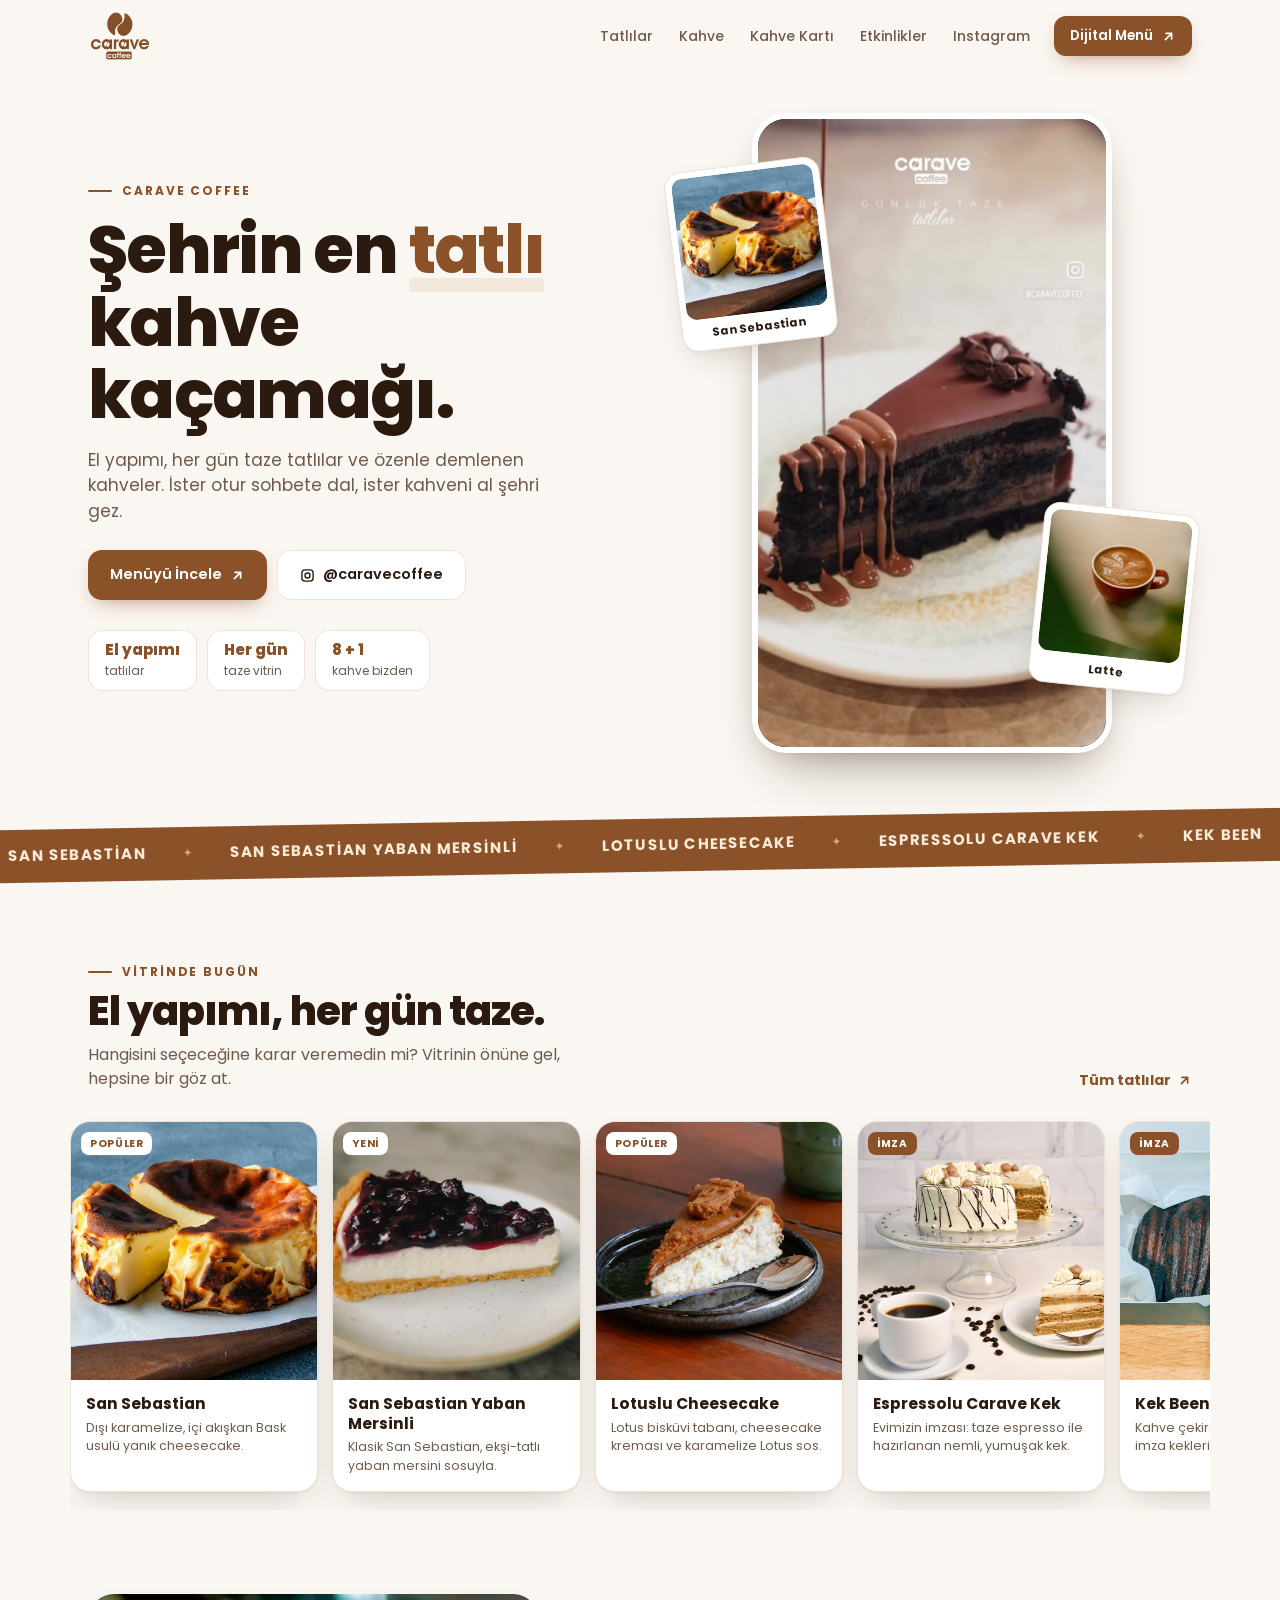
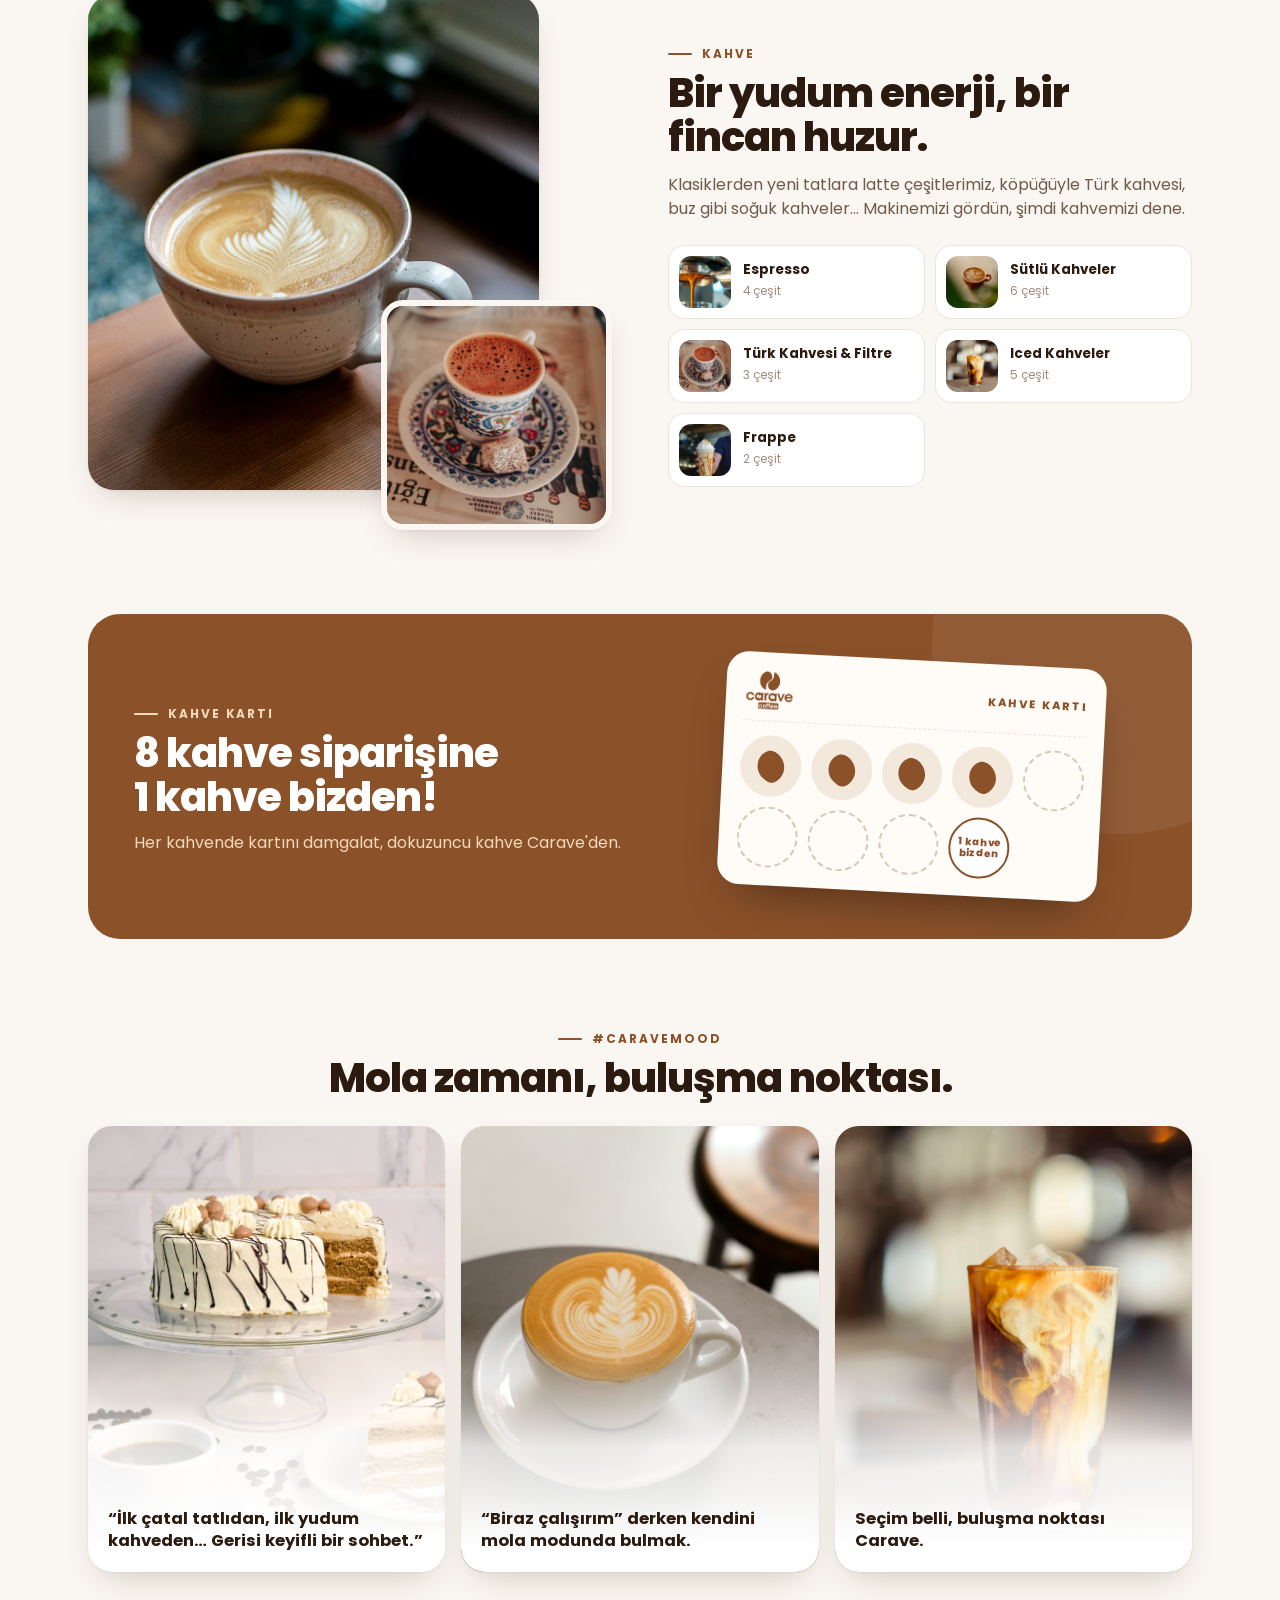
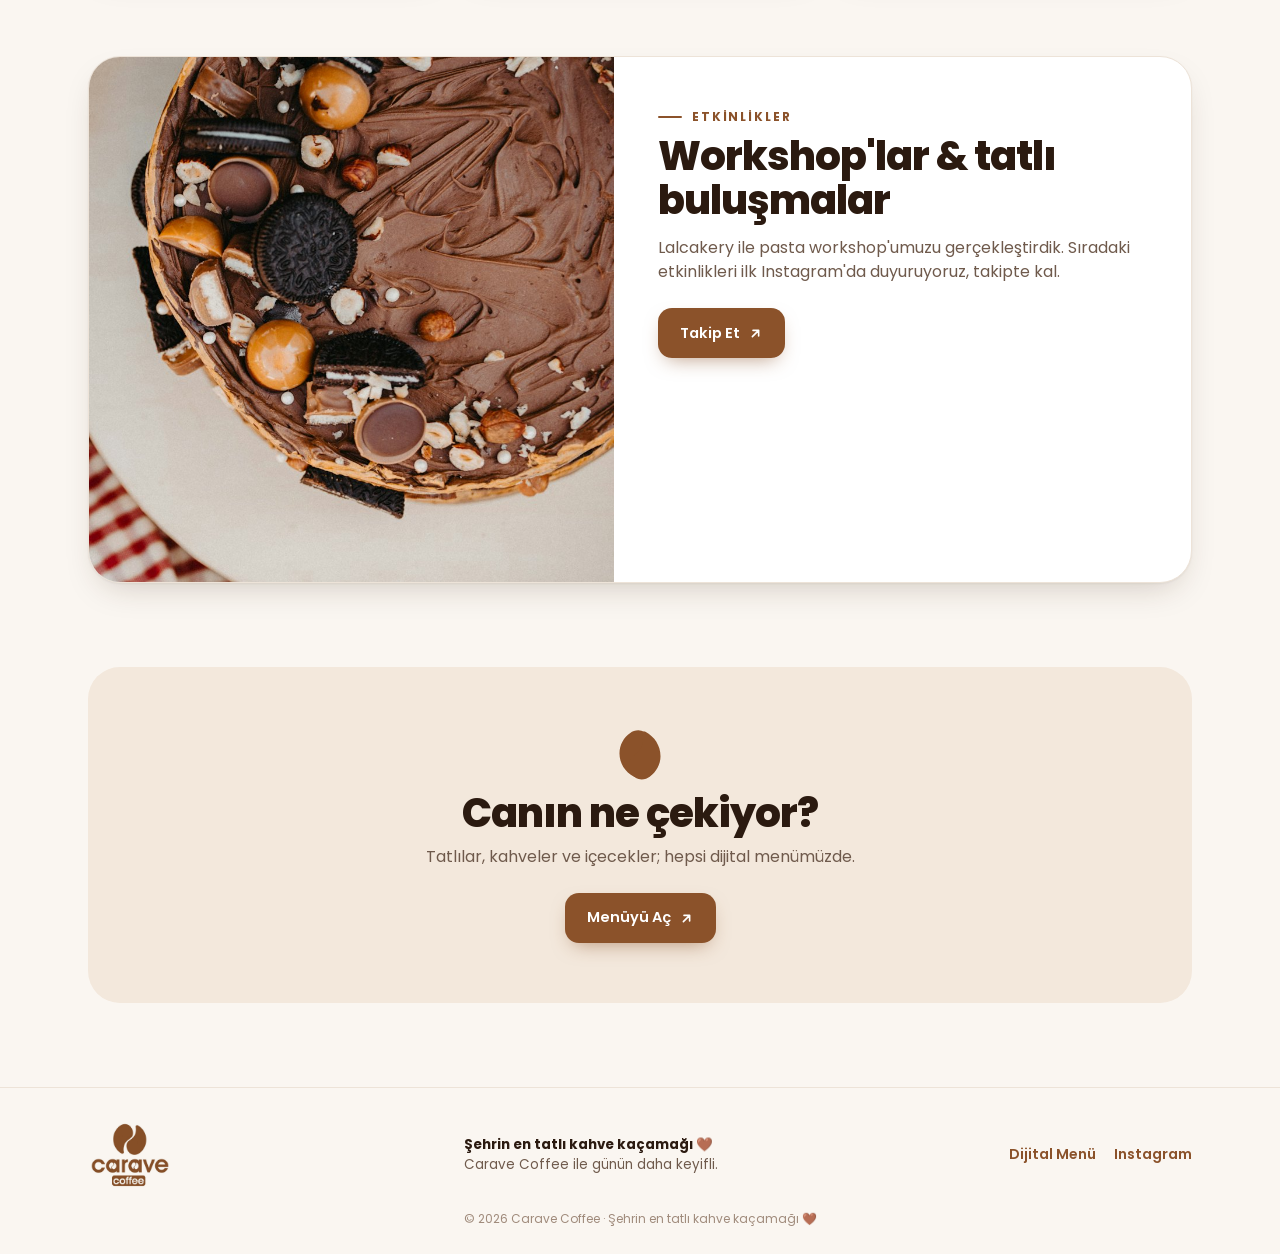
==== commit e5231dad: "Tanıtım videosu, menü-site geçişleri ve telefon uyumu - Ana sayfa girişine Carave tanıtım videosu (H" ====
--- a/index.html
+++ b/index.html
@@ -28,7 +28,7 @@
         <a href="#etkinlik">Etkinlikler</a>
         <a href="https://www.instagram.com/caravecoffee/" target="_blank" rel="noopener">Instagram</a>
       </nav>
-      <a class="btn btn-sm" href="menu/">Menü <svg viewBox="0 0 24 24"><path d="M7 17 17 7M8 7h9v9"/></svg></a>
+      <a class="btn btn-sm" href="menu/">Dijital Menü <svg viewBox="0 0 24 24"><path d="M7 17 17 7M8 7h9v9"/></svg></a>
       <button class="burger" id="burger" aria-label="Menüyü aç"><span></span><span></span></button>
     </div>
   </header>
@@ -54,46 +54,9 @@
       </div>
 
       <div class="hero-art">
-        <div class="stage" id="stage" title="Bir daha dök!">
-          <svg class="scene" viewBox="0 -14 260 182" aria-hidden="true">
-            <ellipse cx="100" cy="146" rx="84" ry="15" fill="#fff" stroke="#E8DCCD" stroke-width="1.5"/>
-            <ellipse cx="100" cy="144" rx="62" ry="9" fill="none" stroke="#F1E8DD" stroke-width="1.5"/>
-            <path d="M42 92 V140 A58 13 0 0 0 158 140 V92 A58 13 0 0 1 42 92Z" fill="#E9C48E"/>
-            <path d="M42 110 A58 13 0 0 0 158 110 V115 A58 13 0 0 1 42 115Z" fill="#FFF4E4"/>
-            <path d="M42 126 A58 13 0 0 0 158 126 V131 A58 13 0 0 1 42 131Z" fill="#FFF4E4"/>
-            <path d="M42 92 V140 A58 13 0 0 0 66 150 V102 A58 13 0 0 1 42 92Z" fill="#000" opacity=".05"/>
-            <ellipse cx="100" cy="92" rx="58" ry="13" fill="#F2D6A8"/>
-            <g>
-              <path class="coat" d="M42 92 A58 13 0 0 1 158 92 V96 Q154 106 148 103 Q140 108 132 106 Q124 112 116 108 Q108 113 100 110 Q90 114 84 109 Q76 110 70 107 Q60 108 54 103 Q46 102 42 96Z" fill="#5A2E14"/>
-              <ellipse class="shine" cx="88" cy="90" rx="22" ry="4" fill="#fff"/>
-              <line class="drip d1" x1="70" y1="106" x2="70" y2="124"/>
-              <line class="drip d2" x1="117" y1="108" x2="117" y2="134"/>
-              <line class="drip d3" x1="148" y1="102" x2="148" y2="114"/>
-              <line class="drip d4" x1="93" y1="111" x2="93" y2="121"/>
-              <line class="drip d5" x1="54" y1="102" x2="54" y2="110"/>
-            </g>
-            <line class="stream" x1="100" y1="-2" x2="100" y2="92"/>
-            <g class="splash"><circle cx="90" cy="88" r="2.2"/><circle cx="111" cy="86" r="1.8"/><circle cx="104" cy="83" r="1.4"/></g>
-            <g class="jug">
-              <path d="M70 -12 H96 L94 8 Q93 14 83 14 Q73 14 72 8Z" fill="#8B522A"/>
-              <path d="M95 -10 L104 -6 L96 -2Z" fill="#8B522A"/>
-              <path d="M71 -6 Q62 -4 64 4 Q66 9 72 6" fill="none" stroke="#8B522A" stroke-width="3"/>
-              <rect x="70" y="-14" width="27" height="3" rx="1.5" fill="#6E3E1D"/>
-            </g>
-            <ellipse cx="213" cy="148" rx="38" ry="8" fill="#fff" stroke="#E8DCCD" stroke-width="1.5"/>
-            <path d="M239 117 Q252 116 251 127 Q249 137 236 134" fill="none" stroke="#fff" stroke-width="6"/>
-            <path d="M239 117 Q252 116 251 127 Q249 137 236 134" fill="none" stroke="#E8DCCD" stroke-width="1.5"/>
-            <path d="M186 110 H240 L236 134 Q233 146 213 146 Q193 146 190 134Z" fill="#fff" stroke="#E8DCCD" stroke-width="1.5"/>
-            <path d="M188 122 H238 L237 128 H189Z" fill="#8B522A"/>
-            <ellipse cx="213" cy="110" rx="27" ry="5" fill="#6B3A1A"/>
-            <path d="M213 113 C208 109 205 106 208 105 C210 104 212 106 213 107 C214 106 216 104 218 105 C221 106 218 109 213 113Z" fill="#F3E2CB"/>
-            <g class="steam">
-              <path class="s1" d="M203 100 q-6 -8 0 -16 q6 -8 0 -16"/>
-              <path class="s2" d="M213 98 q-6 -8 0 -16 q6 -8 0 -16"/>
-              <path class="s3" d="M223 100 q-6 -8 0 -16 q6 -8 0 -16"/>
-            </g>
-          </svg>
-          <span class="replay">↻ bir daha dök</span>
+        <div class="stage" id="stage">
+          <video class="hero-video" src="assets/video/carave.mp4" poster="assets/video/carave-poster.jpg"
+                 autoplay muted loop playsinline preload="metadata" aria-label="Carave'de günlük taze tatlılar"></video>
         </div>
         <figure class="chip-photo p1"><img src="assets/img/san-sebastian.jpg" alt="San Sebastian" /><figcaption>San Sebastian</figcaption></figure>
         <figure class="chip-photo p2"><img src="assets/img/latte.jpg" alt="Latte" /><figcaption>Latte</figcaption></figure>
@@ -205,6 +168,11 @@
     <p class="copy">© <span id="year"></span> Carave Coffee · Şehrin en tatlı kahve kaçamağı 🤎</p>
   </footer>
 
+  <a class="fab" id="fab" href="menu/" aria-label="Dijital menüyü aç">
+    <svg viewBox="0 0 24 24"><path d="M4 9h13v5a6 6 0 0 1-6 6H10a6 6 0 0 1-6-6z"/><path d="M17 11h1.5a2.5 2.5 0 0 1 0 5H17"/><path d="M8 3c-1 1.5 1 2.5 0 4M12 3c-1 1.5 1 2.5 0 4"/></svg>
+    Menüyü Aç
+  </a>
+
   <script>window.CARAVE_BASE = "";</script>
   <script src="menu/menu-data.js"></script>
   <script src="site.js"></script>
--- a/site.css
+++ b/site.css
@@ -76,22 +76,23 @@
 
 .hero-art { position: relative; }
 .stage {
-  position: relative; aspect-ratio: 1.1; border-radius: 32px; background: var(--card); border: 1px solid var(--line);
-  box-shadow: var(--shadow); display: grid; place-items: center; cursor: pointer; overflow: hidden;
-  background-image: radial-gradient(circle at 50% 110%, var(--brand-soft), transparent 60%);
-}
-.replay { position: absolute; bottom: 14px; left: 50%; translate: -50% 0; font-size: 12px; font-weight: 600; color: var(--muted); opacity: 0; transition: opacity .2s; }
-.stage:hover .replay { opacity: 1; }
-.chip-photo { position: absolute; width: 34%; background: var(--card); padding: 6px 6px 8px; border-radius: 16px; box-shadow: var(--shadow); border: 1px solid var(--line); animation: bob 6s ease-in-out infinite; }
+  position: relative; width: min(360px, 100%); margin: 0 auto; aspect-ratio: 9 / 16; border-radius: 34px; overflow: hidden;
+  background: #2B1A10; border: 6px solid var(--card); box-shadow: var(--shadow), 0 30px 60px -30px rgba(60,35,15,.45);
+}
+.hero-video { position: absolute; inset: 0; width: 100%; height: 100%; object-fit: cover; display: block; }
+.chip-photo { position: absolute; width: 30%; z-index: 2; background: var(--card); padding: 6px 6px 8px; border-radius: 16px; box-shadow: var(--shadow); border: 1px solid var(--line); animation: bob 6s ease-in-out infinite; }
 .chip-photo img { aspect-ratio: 1; object-fit: cover; border-radius: 11px; width: 100%; }
-.chip-photo figcaption { font-size: 11.5px; font-weight: 700; text-align: center; margin-top: 6px; }
-.p1 { left: -6%; top: -6%; rotate: -6deg; }
-.p2 { right: -5%; bottom: -8%; rotate: 5deg; animation-delay: -3s; }
+.chip-photo figcaption { font-size: 11.5px; font-weight: 700; text-align: center; margin-top: 6px; white-space: nowrap; overflow: hidden; text-overflow: ellipsis; }
+@media (max-width: 860px) { .chip-photo figcaption { font-size: 10px; } }
+.p1 { left: 0; top: 8%; rotate: -7deg; }
+.p2 { right: 0; bottom: 10%; rotate: 6deg; animation-delay: -3s; }
 @keyframes bob { 50% { transform: translateY(-8px); } }
 
 @media (max-width: 860px) {
   .hero { grid-template-columns: 1fr; padding-top: 22px; gap: 50px; }
-  .hero-art { width: min(440px, 88%); margin: 0 auto; }
+  .hero-art { width: min(400px, 100%); margin: 0 auto; }
+  .stage { width: min(300px, 74%); }
+  .chip-photo { width: 28%; }
 }
 
 /* ---------- Scene ---------- */
@@ -205,6 +206,18 @@
 .foot-links { display: flex; gap: 18px; font-size: 14px; font-weight: 600; color: var(--brand); }
 .copy { text-align: center; font-size: 12px; color: var(--muted); margin-top: 22px; }
 
+/* sabit menü butonu */
+.fab {
+  position: fixed; left: 50%; bottom: calc(18px + env(safe-area-inset-bottom)); z-index: 60;
+  display: inline-flex; align-items: center; gap: 9px; height: 54px; padding: 0 24px 0 20px; border-radius: 99px;
+  background: var(--brand); color: #fff; font-weight: 700; font-size: 15px;
+  box-shadow: 0 14px 30px -10px rgba(110, 62, 29, .7), 0 0 0 4px rgba(250, 246, 241, .9);
+  transform: translate(-50%, 130%); opacity: 0; pointer-events: none; transition: transform .4s cubic-bezier(.2,.8,.2,1), opacity .3s, background .2s;
+}
+.fab svg { width: 20px; height: 20px; fill: none; stroke: currentColor; stroke-width: 2.2; stroke-linecap: round; stroke-linejoin: round; }
+.fab.show { transform: translate(-50%, 0); opacity: 1; pointer-events: auto; }
+.fab:hover { background: var(--brand-d); }
+
 /* reveal */
 .reveal { opacity: 0; transform: translateY(18px); transition: opacity .6s ease, transform .6s ease; }
 .reveal.in { opacity: 1; transform: none; }
